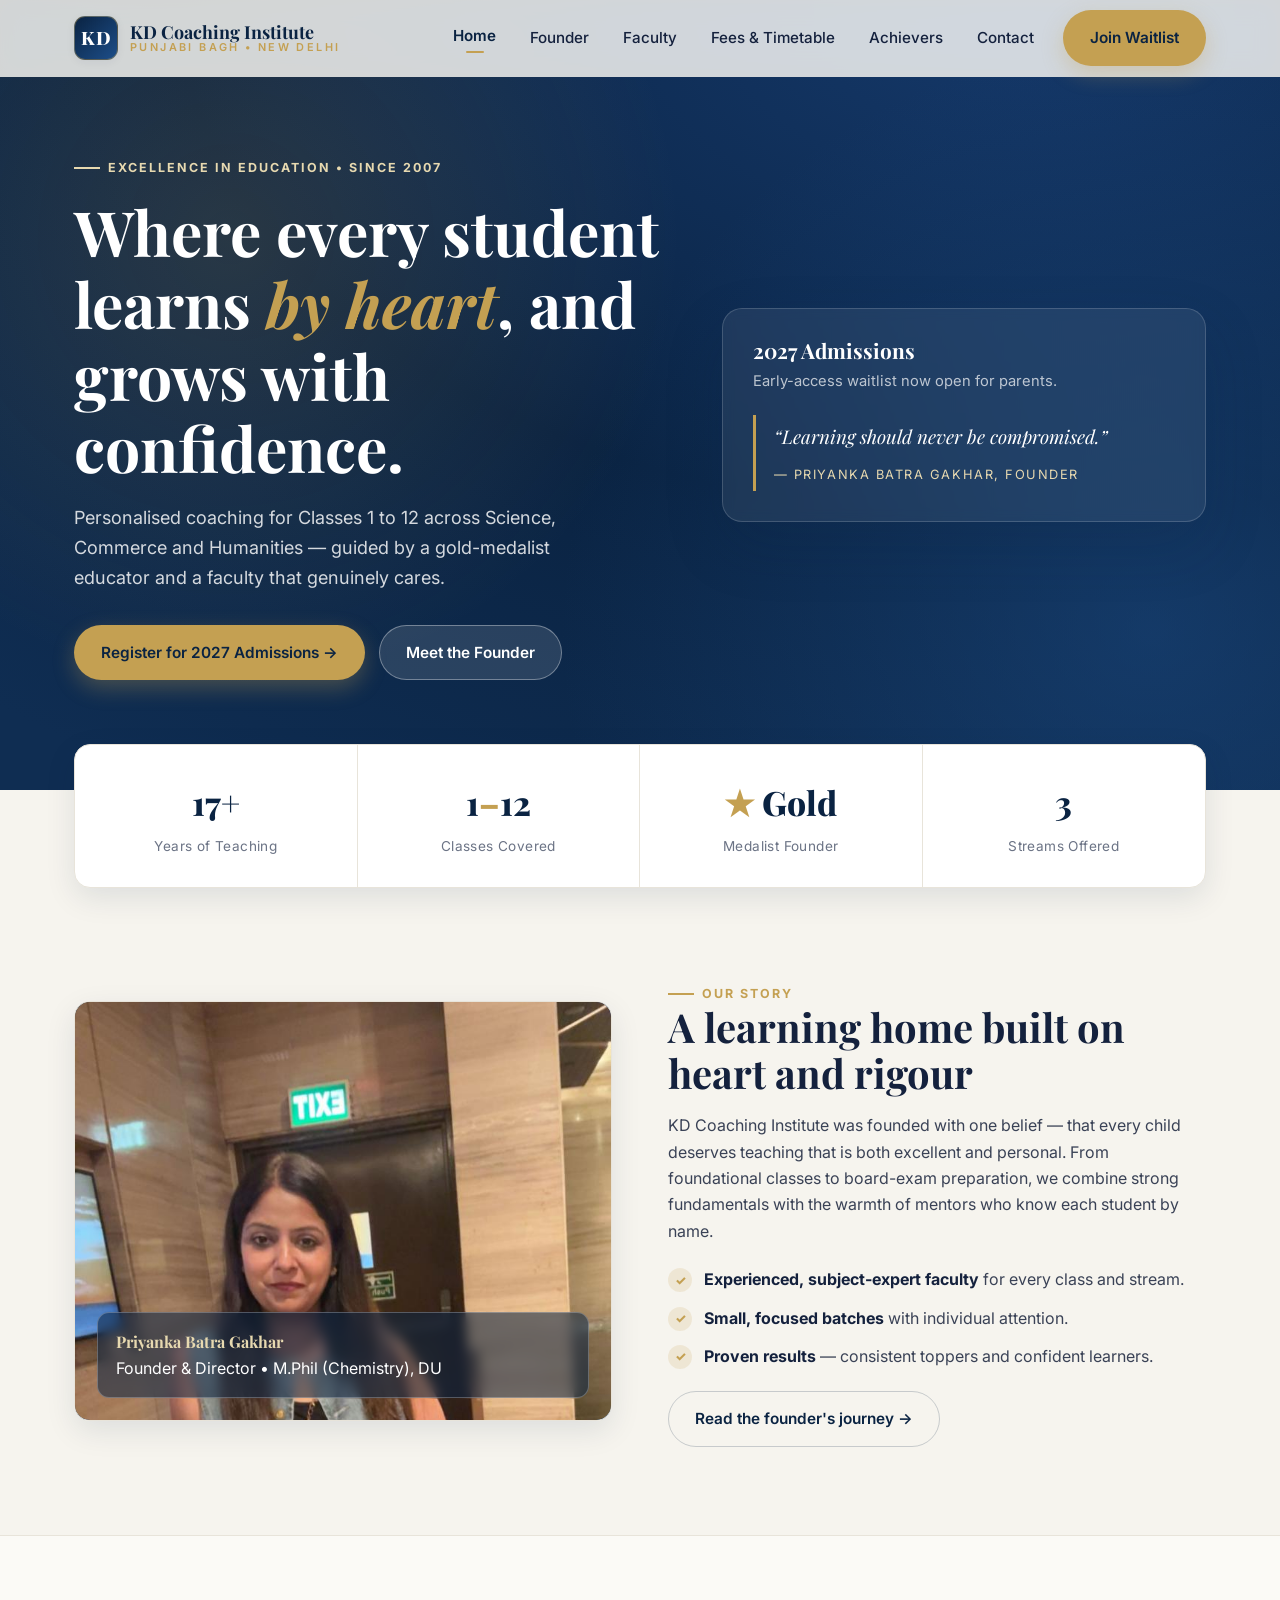
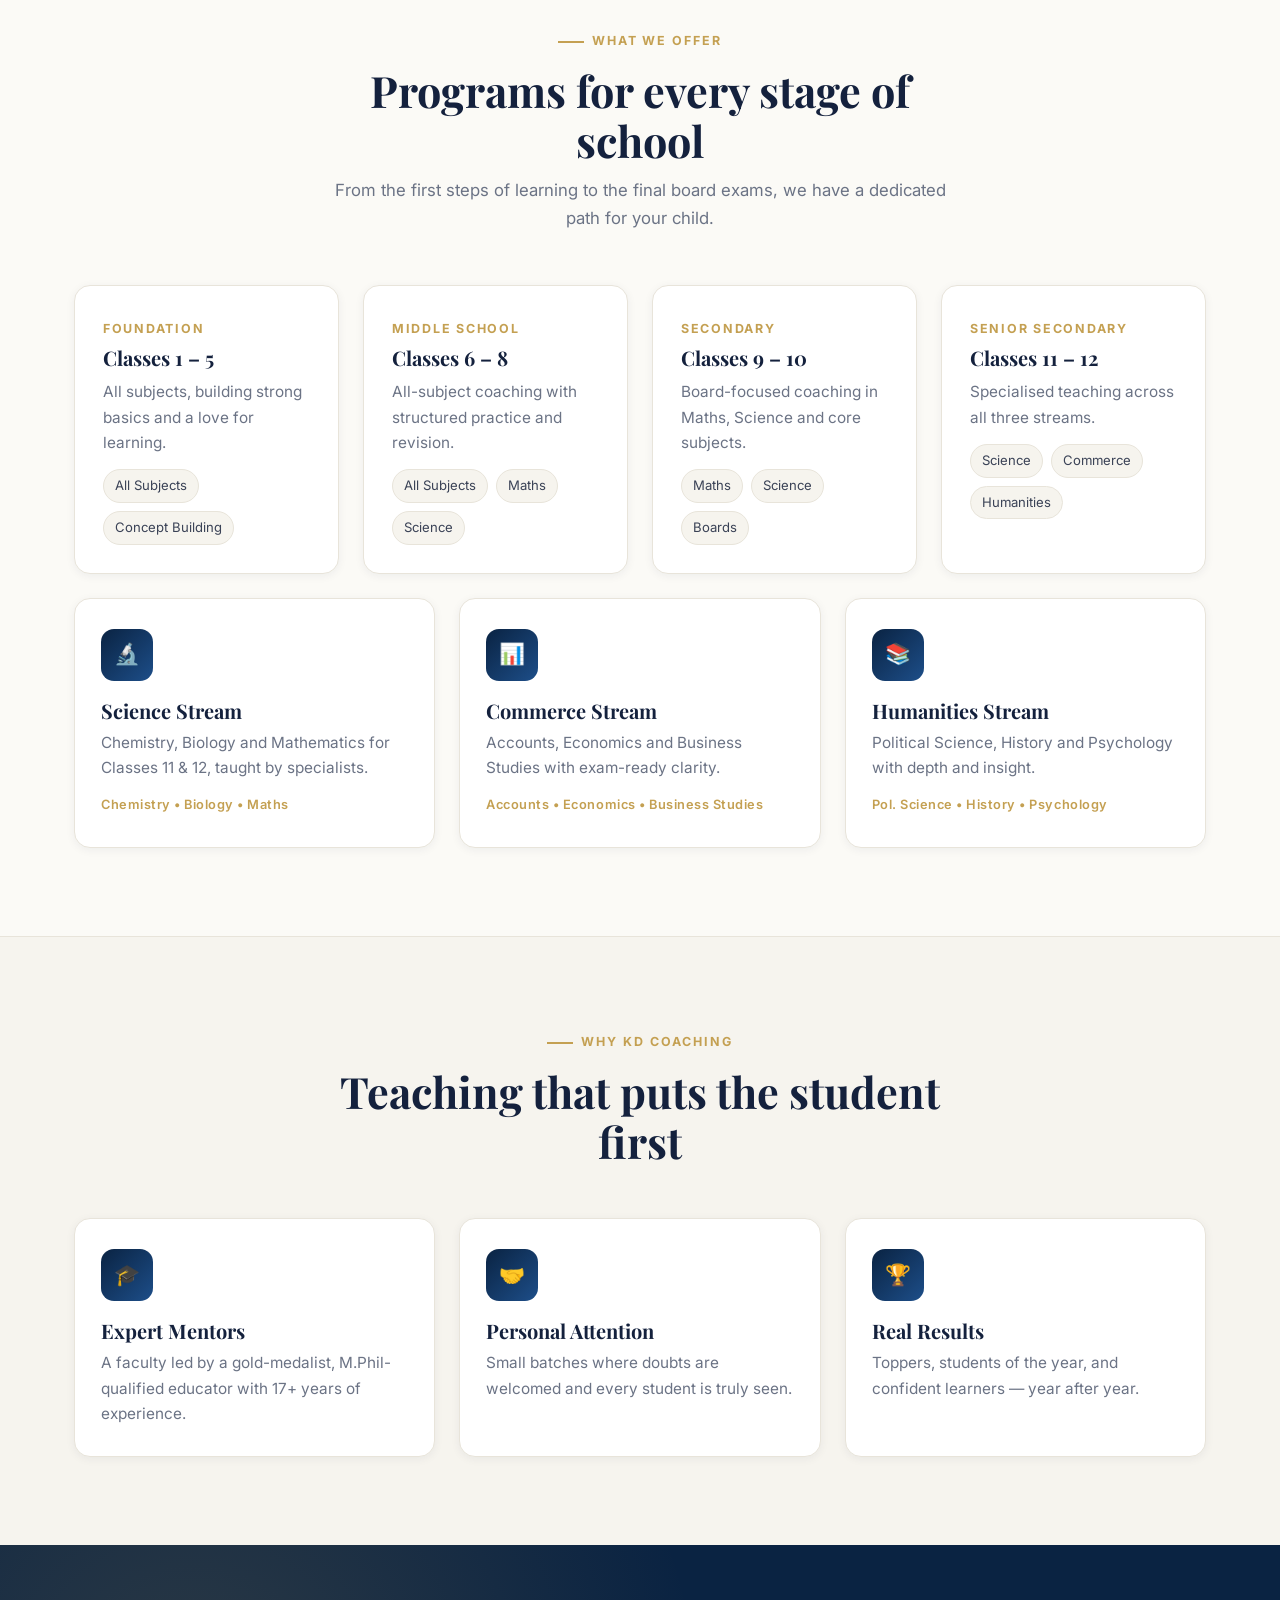
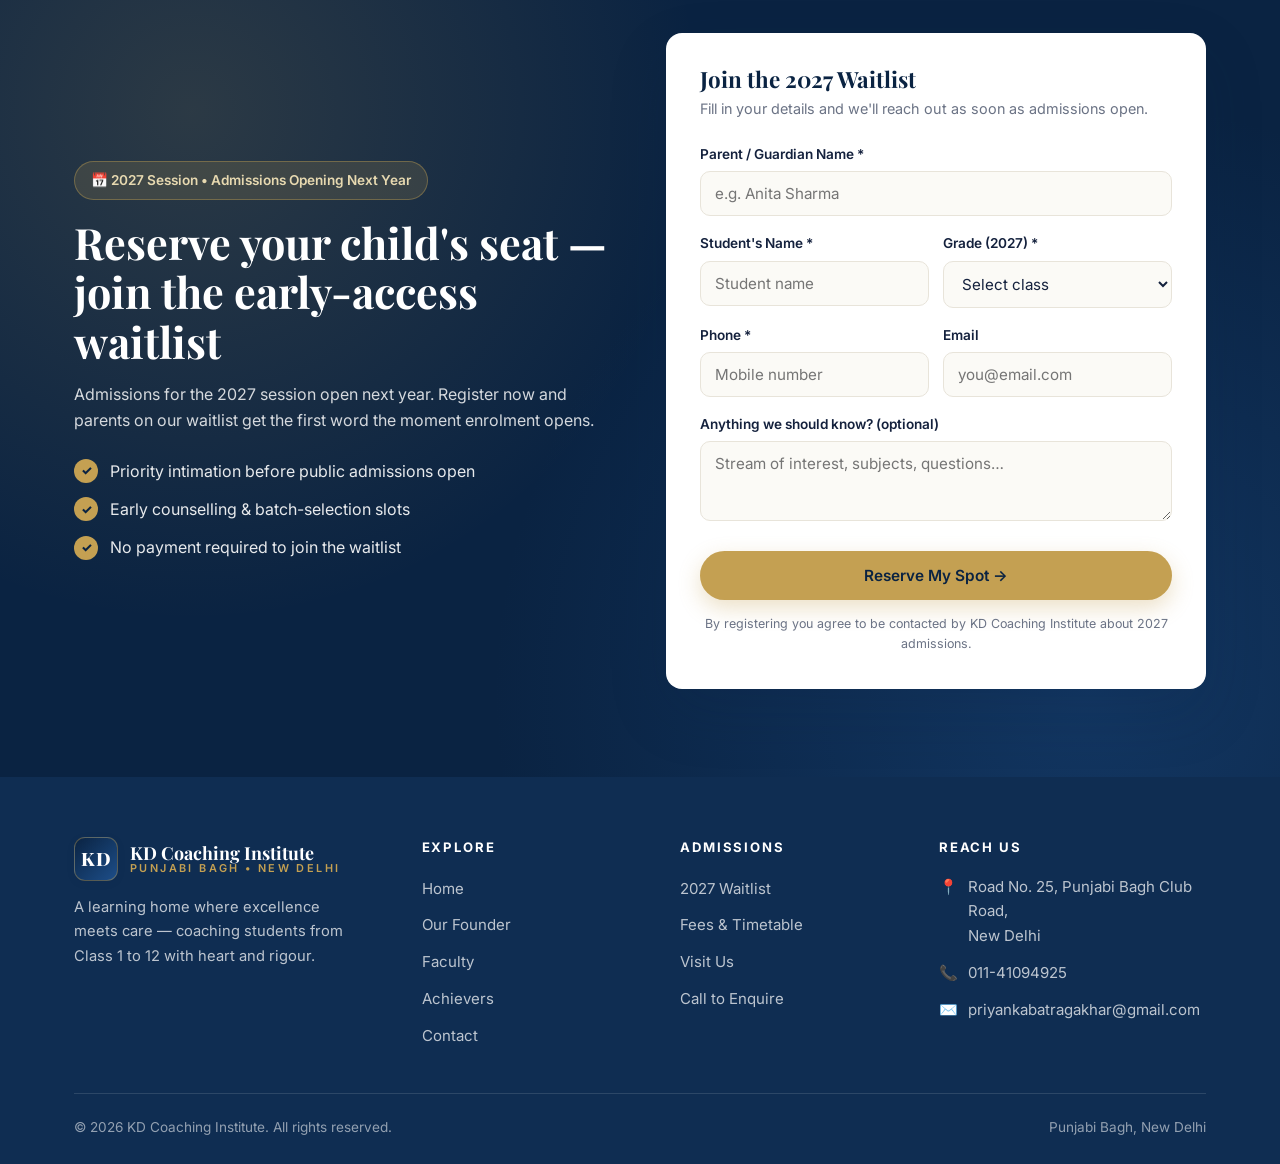
==== index.html @ 4472a180 "Initial commit: KD Coaching Institute website Static multi-page site (Home, Founder, Faculty, Fees &" ====
<!DOCTYPE html>
<html lang="en">
<head>
  <meta charset="UTF-8" />
  <meta name="viewport" content="width=device-width, initial-scale=1.0" />
  <title>KD Coaching Institute — Where Learning Is Never Compromised</title>
  <meta name="description" content="KD Coaching Institute, Punjabi Bagh, New Delhi. Expert coaching for Classes 1–12 across Science, Commerce & Humanities. Led by gold-medalist educator Priyanka Batra Gakhar. Join the 2027 waitlist." />
  <link rel="preconnect" href="https://fonts.googleapis.com" />
  <link rel="preconnect" href="https://fonts.gstatic.com" crossorigin />
  <link href="https://fonts.googleapis.com/css2?family=Playfair+Display:ital,wght@0,500;0,600;0,700;0,800;1,500;1,600&family=Inter:wght@400;500;600;700&display=swap" rel="stylesheet" />
  <link rel="stylesheet" href="css/style.css" />
</head>
<body>

  <!-- NAV -->
  <header class="nav">
    <div class="container nav-inner">
      <a href="index.html" class="brand">
        <span class="brand-mark">KD</span>
        <span class="brand-text">
          <strong>KD Coaching Institute</strong>
          <span>Punjabi Bagh • New Delhi</span>
        </span>
      </a>
      <nav class="nav-links" aria-label="Primary">
        <a class="link active" href="index.html">Home</a>
        <a class="link" href="about.html">Founder</a>
        <a class="link" href="faculty.html">Faculty</a>
        <a class="link" href="fees.html">Fees &amp; Timetable</a>
        <a class="link" href="achievers.html">Achievers</a>
        <a class="link" href="contact.html">Contact</a>
        <span class="nav-cta"><a class="btn btn-primary" href="#waitlist">Join Waitlist</a></span>
      </nav>
      <button class="nav-toggle" aria-label="Menu" aria-expanded="false"><span></span><span></span><span></span></button>
    </div>
  </header>

  <!-- HERO -->
  <section class="hero">
    <div class="container hero-grid">
      <div class="reveal in">
        <span class="eyebrow">Excellence in Education • Since 2007</span>
        <h1>Where every student learns <span class="accent">by heart</span>, and grows with confidence.</h1>
        <p class="lead">Personalised coaching for Classes 1 to 12 across Science, Commerce and Humanities — guided by a gold-medalist educator and a faculty that genuinely cares.</p>
        <div class="hero-actions">
          <a class="btn btn-primary" href="#waitlist">Register for 2027 Admissions →</a>
          <a class="btn btn-light" href="about.html">Meet the Founder</a>
        </div>
      </div>
      <div class="hero-card reveal in d1">
        <h3>2027 Admissions</h3>
        <p class="sub">Early-access waitlist now open for parents.</p>
        <div class="hero-quote">
          “Learning should never be compromised.”
          <span>— Priyanka Batra Gakhar, Founder</span>
        </div>
      </div>
    </div>
  </section>

  <!-- STATS -->
  <div class="stats">
    <div class="container">
      <div class="stats-inner">
        <div class="stat reveal"><div class="num"><span data-count="17" data-suffix="+">17+</span></div><div class="label">Years of Teaching</div></div>
        <div class="stat reveal d1"><div class="num">1<span class="text-gold">–</span>12</div><div class="label">Classes Covered</div></div>
        <div class="stat reveal d2"><div class="num"><span class="text-gold">★</span> Gold</div><div class="label">Medalist Founder</div></div>
        <div class="stat reveal d3"><div class="num">3</div><div class="label">Streams Offered</div></div>
      </div>
    </div>
  </div>

  <!-- ABOUT INTRO -->
  <section class="section">
    <div class="container about-grid">
      <div class="about-media reveal">
        <span class="monogram">KD</span>
        <img class="media-img" src="assets/founder.jpg" alt="Priyanka Batra Gakhar, Founder of KD Coaching Institute" onerror="this.remove()" />
        <div class="badge">
          <strong>Priyanka Batra Gakhar</strong>
          <span>Founder & Director • M.Phil (Chemistry), DU</span>
        </div>
      </div>
      <div class="about-text reveal d1">
        <span class="eyebrow">Our Story</span>
        <h2>A learning home built on heart and rigour</h2>
        <p>KD Coaching Institute was founded with one belief — that every child deserves teaching that is both excellent and personal. From foundational classes to board-exam preparation, we combine strong fundamentals with the warmth of mentors who know each student by name.</p>
        <ul class="feature-list">
          <li><span class="tick">✓</span><span><strong>Experienced, subject-expert faculty</strong> for every class and stream.</span></li>
          <li><span class="tick">✓</span><span><strong>Small, focused batches</strong> with individual attention.</span></li>
          <li><span class="tick">✓</span><span><strong>Proven results</strong> — consistent toppers and confident learners.</span></li>
        </ul>
        <a class="btn btn-ghost" href="about.html">Read the founder's journey →</a>
      </div>
    </div>
  </section>

  <!-- PROGRAMS -->
  <section class="section" style="background:var(--pearl-2); border-top:1px solid var(--line); border-bottom:1px solid var(--line);">
    <div class="container">
      <div class="section-head reveal">
        <span class="eyebrow center">What We Offer</span>
        <h2>Programs for every stage of school</h2>
        <p>From the first steps of learning to the final board exams, we have a dedicated path for your child.</p>
      </div>
      <div class="card-grid cols-4">
        <div class="card program reveal">
          <span class="lvl">Foundation</span>
          <h3>Classes 1 – 5</h3>
          <p>All subjects, building strong basics and a love for learning.</p>
          <ul class="subs"><li>All Subjects</li><li>Concept Building</li></ul>
        </div>
        <div class="card program reveal d1">
          <span class="lvl">Middle School</span>
          <h3>Classes 6 – 8</h3>
          <p>All-subject coaching with structured practice and revision.</p>
          <ul class="subs"><li>All Subjects</li><li>Maths</li><li>Science</li></ul>
        </div>
        <div class="card program reveal d2">
          <span class="lvl">Secondary</span>
          <h3>Classes 9 – 10</h3>
          <p>Board-focused coaching in Maths, Science and core subjects.</p>
          <ul class="subs"><li>Maths</li><li>Science</li><li>Boards</li></ul>
        </div>
        <div class="card program reveal d3">
          <span class="lvl">Senior Secondary</span>
          <h3>Classes 11 – 12</h3>
          <p>Specialised teaching across all three streams.</p>
          <ul class="subs"><li>Science</li><li>Commerce</li><li>Humanities</li></ul>
        </div>
      </div>

      <div class="card-grid cols-3" style="margin-top:24px;">
        <div class="card reveal">
          <div class="ic">🔬</div>
          <h3>Science Stream</h3>
          <p>Chemistry, Biology and Mathematics for Classes 11 & 12, taught by specialists.</p>
          <span class="tag">Chemistry • Biology • Maths</span>
        </div>
        <div class="card reveal d1">
          <div class="ic">📊</div>
          <h3>Commerce Stream</h3>
          <p>Accounts, Economics and Business Studies with exam-ready clarity.</p>
          <span class="tag">Accounts • Economics • Business Studies</span>
        </div>
        <div class="card reveal d2">
          <div class="ic">📚</div>
          <h3>Humanities Stream</h3>
          <p>Political Science, History and Psychology with depth and insight.</p>
          <span class="tag">Pol. Science • History • Psychology</span>
        </div>
      </div>
    </div>
  </section>

  <!-- WHY -->
  <section class="section">
    <div class="container">
      <div class="section-head reveal">
        <span class="eyebrow center">Why KD Coaching</span>
        <h2>Teaching that puts the student first</h2>
      </div>
      <div class="card-grid cols-3">
        <div class="card reveal"><div class="ic">🎓</div><h3>Expert Mentors</h3><p>A faculty led by a gold-medalist, M.Phil-qualified educator with 17+ years of experience.</p></div>
        <div class="card reveal d1"><div class="ic">🤝</div><h3>Personal Attention</h3><p>Small batches where doubts are welcomed and every student is truly seen.</p></div>
        <div class="card reveal d2"><div class="ic">🏆</div><h3>Real Results</h3><p>Toppers, students of the year, and confident learners — year after year.</p></div>
      </div>
    </div>
  </section>

  <!-- WAITLIST -->
  <section class="section waitlist" id="waitlist">
    <div class="container waitlist-grid">
      <div class="reveal">
        <span class="session-pill">📅 2027 Session • Admissions Opening Next Year</span>
        <h2>Reserve your child's seat — join the early-access waitlist</h2>
        <p class="lead">Admissions for the 2027 session open next year. Register now and parents on our waitlist get the first word the moment enrolment opens.</p>
        <ul class="perks">
          <li><span class="tick">✓</span> Priority intimation before public admissions open</li>
          <li><span class="tick">✓</span> Early counselling & batch-selection slots</li>
          <li><span class="tick">✓</span> No payment required to join the waitlist</li>
        </ul>
      </div>

      <div class="form-card reveal d1">
        <div id="form-body">
          <h3>Join the 2027 Waitlist</h3>
          <p class="hint">Fill in your details and we'll reach out as soon as admissions open.</p>
          <form id="waitlist-form" novalidate>
            <div class="field">
              <label for="parentName">Parent / Guardian Name *</label>
              <input id="parentName" name="parentName" type="text" placeholder="e.g. Anita Sharma" required />
            </div>
            <div class="field two">
              <div class="field">
                <label for="studentName">Student's Name *</label>
                <input id="studentName" name="studentName" type="text" placeholder="Student name" required />
              </div>
              <div class="field">
                <label for="grade">Grade (2027) *</label>
                <select id="grade" name="grade" required>
                  <option value="" selected disabled>Select class</option>
                  <option>Class 1</option><option>Class 2</option><option>Class 3</option>
                  <option>Class 4</option><option>Class 5</option><option>Class 6</option>
                  <option>Class 7</option><option>Class 8</option><option>Class 9</option>
                  <option>Class 10</option><option>Class 11</option><option>Class 12</option>
                </select>
              </div>
            </div>
            <div class="field two">
              <div class="field">
                <label for="phone">Phone *</label>
                <input id="phone" name="phone" type="tel" placeholder="Mobile number" required />
              </div>
              <div class="field">
                <label for="email">Email</label>
                <input id="email" name="email" type="email" placeholder="you@email.com" />
              </div>
            </div>
            <div class="field">
              <label for="message">Anything we should know? (optional)</label>
              <textarea id="message" name="message" placeholder="Stream of interest, subjects, questions…"></textarea>
            </div>
            <button class="btn btn-primary" type="submit">Reserve My Spot →</button>
            <p class="form-note">By registering you agree to be contacted by KD Coaching Institute about 2027 admissions.</p>
          </form>
        </div>

        <div class="form-success" id="form-success">
          <div class="check">✓</div>
          <h3>You're on the list, <span id="success-name">there</span>!</h3>
          <p>Thank you for registering for the 2027 session. We'll be in touch the moment admissions open. An email draft has opened so you can send us your details directly.</p>
        </div>
      </div>
    </div>
  </section>

  <!-- FOOTER -->
  <footer class="footer">
    <div class="container">
      <div class="footer-grid">
        <div>
          <a href="index.html" class="brand">
            <span class="brand-mark">KD</span>
            <span class="brand-text"><strong>KD Coaching Institute</strong><span>Punjabi Bagh • New Delhi</span></span>
          </a>
          <p>A learning home where excellence meets care — coaching students from Class 1 to 12 with heart and rigour.</p>
        </div>
        <div>
          <h5>Explore</h5>
          <ul class="fl">
            <li><a href="index.html">Home</a></li>
            <li><a href="about.html">Our Founder</a></li>
            <li><a href="faculty.html">Faculty</a></li>
            <li><a href="achievers.html">Achievers</a></li>
            <li><a href="contact.html">Contact</a></li>
          </ul>
        </div>
        <div>
          <h5>Admissions</h5>
          <ul class="fl">
            <li><a href="#waitlist">2027 Waitlist</a></li>
            <li><a href="fees.html">Fees &amp; Timetable</a></li>
            <li><a href="contact.html">Visit Us</a></li>
            <li><a href="tel:+911141094925">Call to Enquire</a></li>
          </ul>
        </div>
        <div>
          <h5>Reach Us</h5>
          <div class="contact-line"><span class="ic">📍</span><span>Road No. 25, Punjabi Bagh Club Road,<br/>New Delhi</span></div>
          <div class="contact-line"><span class="ic">📞</span><a href="tel:+911141094925">011-41094925</a></div>
          <div class="contact-line"><span class="ic">✉️</span><a href="mailto:priyankabatragakhar@gmail.com">priyankabatragakhar@gmail.com</a></div>
        </div>
      </div>
      <div class="footer-bottom">
        <span>© <span id="year">2026</span> KD Coaching Institute. All rights reserved.</span>
        <span>Punjabi Bagh, New Delhi</span>
      </div>
    </div>
  </footer>

  <script src="js/main.js"></script>
</body>
</html>
---- css/style.css ----
/* ===========================================================
   KD Coaching Institute — Global Stylesheet
   Palette: Navy + Pearl White, with a gold accent
   =========================================================== */

:root {
  --navy:        #0a2342;
  --navy-700:    #0f2d52;
  --navy-600:    #15396b;
  --navy-500:    #1d4e89;
  --pearl:       #f6f4ee;
  --pearl-2:     #fbfaf6;
  --white:       #ffffff;
  --gold:        #c4a052;
  --gold-soft:   #e7d9b0;
  --ink:         #14213d;
  --text:        #3a4256;
  --muted:       #6b7385;
  --line:        #e8e4da;
  --shadow-sm:   0 2px 10px rgba(10, 35, 66, .06);
  --shadow:      0 10px 30px rgba(10, 35, 66, .10);
  --shadow-lg:   0 24px 60px rgba(10, 35, 66, .16);
  --radius:      16px;
  --radius-sm:   10px;
  --maxw:        1180px;
  --ease:        cubic-bezier(.16, 1, .3, 1);
}

/* ---------- Reset ---------- */
* { margin: 0; padding: 0; box-sizing: border-box; }
html { scroll-behavior: smooth; -webkit-text-size-adjust: 100%; }
body {
  font-family: "Inter", -apple-system, BlinkMacSystemFont, "Segoe UI", sans-serif;
  color: var(--text);
  background: var(--pearl);
  line-height: 1.65;
  font-size: 16px;
  overflow-x: hidden;
}
img { max-width: 100%; display: block; }
a { color: inherit; text-decoration: none; }
ul { list-style: none; }

h1, h2, h3, h4 {
  font-family: "Playfair Display", Georgia, serif;
  color: var(--ink);
  line-height: 1.15;
  font-weight: 700;
}

.container { width: 100%; max-width: var(--maxw); margin: 0 auto; padding: 0 24px; }

/* ---------- Utilities ---------- */
.eyebrow {
  display: inline-flex;
  align-items: center;
  gap: 8px;
  font-family: "Inter", sans-serif;
  font-size: .78rem;
  font-weight: 700;
  letter-spacing: .16em;
  text-transform: uppercase;
  color: var(--gold);
}
.eyebrow::before {
  content: "";
  width: 26px; height: 2px;
  background: var(--gold);
  display: inline-block;
}
.eyebrow.center { justify-content: center; }
.section { padding: 88px 0; }
.section-head { max-width: 640px; margin: 0 auto 52px; text-align: center; }
.section-head h2 { font-size: clamp(1.8rem, 3.6vw, 2.7rem); margin: 14px 0 12px; }
.section-head p { color: var(--muted); font-size: 1.05rem; }
.text-gold { color: var(--gold); }

/* ---------- Buttons ---------- */
.btn {
  display: inline-flex;
  align-items: center;
  gap: 9px;
  font-family: "Inter", sans-serif;
  font-weight: 600;
  font-size: .96rem;
  padding: 14px 26px;
  border-radius: 50px;
  border: 1.5px solid transparent;
  cursor: pointer;
  transition: transform .25s var(--ease), box-shadow .25s var(--ease), background .25s, color .25s;
  white-space: nowrap;
}
.btn:hover { transform: translateY(-2px); }
.btn-primary { background: var(--gold); color: var(--navy); box-shadow: 0 8px 22px rgba(196,160,82,.32); }
.btn-primary:hover { box-shadow: 0 12px 30px rgba(196,160,82,.45); }
.btn-navy { background: var(--navy); color: #fff; }
.btn-navy:hover { background: var(--navy-600); }
.btn-ghost { background: transparent; color: var(--navy); border-color: rgba(10,35,66,.2); }
.btn-ghost:hover { border-color: var(--navy); background: var(--navy); color: #fff; }
.btn-light { background: rgba(255,255,255,.12); color: #fff; border-color: rgba(255,255,255,.35); }
.btn-light:hover { background: #fff; color: var(--navy); }

/* ===========================================================
   NAVBAR
   =========================================================== */
.nav {
  position: fixed; top: 0; left: 0; right: 0; z-index: 1000;
  background: rgba(246,244,238,.85);
  backdrop-filter: saturate(160%) blur(12px);
  border-bottom: 1px solid transparent;
  transition: background .3s, box-shadow .3s, border-color .3s;
}
.nav.scrolled { background: rgba(251,250,246,.96); box-shadow: var(--shadow-sm); border-color: var(--line); }
.nav-inner { display: flex; align-items: center; justify-content: space-between; height: 76px; }

.brand { display: flex; align-items: center; gap: 12px; }
.brand-mark {
  width: 44px; height: 44px; border-radius: 11px;
  background: linear-gradient(135deg, var(--navy), var(--navy-500));
  color: #fff; display: grid; place-items: center;
  font-family: "Playfair Display", serif; font-weight: 800; font-size: 1.15rem;
  letter-spacing: .5px; box-shadow: var(--shadow-sm);
  border: 1px solid rgba(196,160,82,.4);
}
.brand-text { display: flex; flex-direction: column; line-height: 1.1; }
.brand-text strong { font-family: "Playfair Display", serif; color: var(--navy); font-size: 1.12rem; }
.brand-text span { font-size: .68rem; letter-spacing: .22em; text-transform: uppercase; color: var(--gold); font-weight: 600; }

.nav-links { display: flex; align-items: center; gap: 4px; }
.nav-links a.link {
  padding: 9px 15px; border-radius: 8px; font-weight: 500; font-size: .95rem;
  color: var(--ink); transition: color .2s, background .2s;
}
.nav-links a.link:hover { color: var(--navy-500); background: rgba(21,57,107,.06); }
.nav-links a.link.active { color: var(--navy); font-weight: 600; }
.nav-links a.link.active::after {
  content: ""; display: block; height: 2px; width: 18px; margin: 3px auto 0; background: var(--gold); border-radius: 2px;
}
.nav-cta { margin-left: 10px; }

.nav-toggle {
  display: none; background: none; border: none; cursor: pointer;
  width: 44px; height: 44px; border-radius: 10px;
}
.nav-toggle span { display: block; width: 24px; height: 2px; background: var(--navy); margin: 5px auto; border-radius: 2px; transition: .3s; }
.nav-toggle.open span:nth-child(1) { transform: translateY(7px) rotate(45deg); }
.nav-toggle.open span:nth-child(2) { opacity: 0; }
.nav-toggle.open span:nth-child(3) { transform: translateY(-7px) rotate(-45deg); }

/* ===========================================================
   HERO
   =========================================================== */
.hero {
  position: relative;
  background: radial-gradient(120% 120% at 80% 0%, var(--navy-600) 0%, var(--navy) 55%, var(--navy-700) 100%);
  color: #fff;
  padding: 150px 0 110px;
  overflow: hidden;
}
.hero::before {
  content: ""; position: absolute; inset: 0;
  background-image:
    radial-gradient(circle at 18% 30%, rgba(196,160,82,.16), transparent 38%),
    radial-gradient(circle at 90% 80%, rgba(29,78,137,.5), transparent 45%);
  pointer-events: none;
}
.hero-grid {
  position: relative; z-index: 2;
  display: grid; grid-template-columns: 1.1fr .9fr; gap: 56px; align-items: center;
}
.hero h1 { color: #fff; font-size: clamp(2.3rem, 5vw, 3.9rem); margin: 18px 0 20px; }
.hero h1 .accent { color: var(--gold); font-style: italic; }
.hero p.lead { color: rgba(255,255,255,.82); font-size: 1.13rem; max-width: 540px; margin-bottom: 32px; }
.hero .eyebrow { color: var(--gold-soft); }
.hero .eyebrow::before { background: var(--gold-soft); }
.hero-actions { display: flex; gap: 14px; flex-wrap: wrap; }

.hero-card {
  background: rgba(255,255,255,.07);
  border: 1px solid rgba(255,255,255,.16);
  border-radius: 20px;
  padding: 30px;
  backdrop-filter: blur(6px);
  box-shadow: var(--shadow-lg);
}
.hero-card h3 { color: #fff; font-size: 1.3rem; margin-bottom: 6px; }
.hero-card .sub { color: rgba(255,255,255,.7); font-size: .92rem; margin-bottom: 22px; }
.hero-quote {
  border-left: 3px solid var(--gold);
  padding: 6px 0 6px 18px;
  font-family: "Playfair Display", serif;
  font-style: italic;
  font-size: 1.18rem;
  color: #fff;
}
.hero-quote span { display: block; font-size: .8rem; font-style: normal; font-family: "Inter",sans-serif; color: var(--gold-soft); letter-spacing: .12em; text-transform: uppercase; margin-top: 12px; }

/* ---------- Stats strip ---------- */
.stats {
  position: relative; z-index: 3;
  margin-top: -46px;
}
.stats-inner {
  background: #fff;
  border-radius: var(--radius);
  box-shadow: var(--shadow);
  display: grid; grid-template-columns: repeat(4, 1fr);
  border: 1px solid var(--line);
  overflow: hidden;
}
.stat { padding: 30px 20px; text-align: center; border-right: 1px solid var(--line); }
.stat:last-child { border-right: none; }
.stat .num { font-family: "Playfair Display", serif; font-size: 2.1rem; color: var(--navy); font-weight: 800; }
.stat .num .text-gold { color: var(--gold); }
.stat .label { font-size: .85rem; color: var(--muted); margin-top: 4px; letter-spacing: .03em; }

/* ===========================================================
   GENERIC PAGE HEADER (inner pages)
   =========================================================== */
.page-head {
  background: linear-gradient(135deg, var(--navy) 0%, var(--navy-600) 100%);
  color: #fff; padding: 142px 0 70px; position: relative; overflow: hidden;
}
.page-head::after {
  content: ""; position: absolute; right: -60px; top: -60px; width: 280px; height: 280px;
  background: radial-gradient(circle, rgba(196,160,82,.22), transparent 70%);
}
.page-head .container { position: relative; z-index: 2; }
.page-head h1 { color: #fff; font-size: clamp(2rem, 4.4vw, 3rem); margin: 12px 0 10px; }
.page-head p { color: rgba(255,255,255,.8); max-width: 620px; font-size: 1.05rem; }
.crumbs { font-size: .85rem; color: rgba(255,255,255,.65); margin-bottom: 4px; }
.crumbs a:hover { color: var(--gold-soft); }

/* ===========================================================
   ABOUT / INTRO (home)
   =========================================================== */
.about-grid { display: grid; grid-template-columns: 1fr 1fr; gap: 56px; align-items: center; }
.about-media {
  position: relative; border-radius: var(--radius); overflow: hidden;
  background: linear-gradient(135deg, var(--navy), var(--navy-500));
  min-height: 420px; display: grid; place-items: center; color: #fff;
  box-shadow: var(--shadow); border: 1px solid var(--line);
}
.about-media .monogram { font-family: "Playfair Display",serif; font-size: 6rem; opacity: .18; font-weight: 800; }
.about-media .badge {
  position: absolute; bottom: 22px; left: 22px; right: 22px; z-index: 2;
  background: rgba(10,35,66,.55); border: 1px solid rgba(255,255,255,.25);
  border-radius: 12px; padding: 16px 18px; backdrop-filter: blur(6px);
}
.about-media .badge strong { display: block; font-family: "Playfair Display",serif; color: var(--gold-soft); }
/* Founder photo overlay (covers the monogram when a real image is present) */
.about-media .media-img,
.founder-portrait .portrait-img {
  position: absolute; inset: 0; width: 100%; height: 100%;
  object-fit: cover; object-position: center 18%; z-index: 1;
}
.about-text h2 { font-size: clamp(1.7rem, 3.4vw, 2.5rem); margin-bottom: 16px; }
.about-text p { margin-bottom: 16px; }
.about-text .feature-list { margin: 22px 0; display: grid; gap: 12px; }
.about-text .feature-list li { display: flex; gap: 12px; align-items: flex-start; }
.about-text .feature-list .tick {
  flex: none; width: 24px; height: 24px; border-radius: 50%;
  background: rgba(196,160,82,.16); color: var(--gold); display: grid; place-items: center;
  font-size: .8rem; font-weight: 800; margin-top: 2px;
}
.about-text .feature-list strong { color: var(--ink); }

/* ===========================================================
   CARDS (programs / why / generic)
   =========================================================== */
.card-grid { display: grid; gap: 24px; }
.cols-3 { grid-template-columns: repeat(3, 1fr); }
.cols-4 { grid-template-columns: repeat(4, 1fr); }
.cols-2 { grid-template-columns: repeat(2, 1fr); }

.card {
  background: #fff; border: 1px solid var(--line); border-radius: var(--radius);
  padding: 30px 26px; box-shadow: var(--shadow-sm);
  transition: transform .3s var(--ease), box-shadow .3s var(--ease), border-color .3s;
}
.card:hover { transform: translateY(-6px); box-shadow: var(--shadow); border-color: var(--gold-soft); }
.card .ic {
  width: 52px; height: 52px; border-radius: 13px; display: grid; place-items: center;
  background: linear-gradient(135deg, var(--navy), var(--navy-500)); color: #fff;
  font-size: 1.3rem; margin-bottom: 18px;
}
.card h3 { font-size: 1.25rem; margin-bottom: 8px; }
.card p { color: var(--muted); font-size: .96rem; }
.card .tag { display: inline-block; margin-top: 14px; font-size: .8rem; font-weight: 600; color: var(--gold); letter-spacing: .04em; }

/* Program card variant */
.program { padding: 28px; }
.program .lvl { font-size: .78rem; font-weight: 700; letter-spacing: .14em; text-transform: uppercase; color: var(--gold); }
.program h3 { margin: 6px 0 10px; }
.program ul.subs { display: flex; flex-wrap: wrap; gap: 8px; margin-top: 14px; }
.program ul.subs li { font-size: .82rem; background: var(--pearl); border: 1px solid var(--line); color: var(--text); padding: 5px 11px; border-radius: 50px; }

/* ===========================================================
   FACULTY
   =========================================================== */
.faculty-card { text-align: center; padding: 34px 24px; }
.avatar {
  width: 92px; height: 92px; border-radius: 50%; margin: 0 auto 18px;
  display: grid; place-items: center; font-family: "Playfair Display",serif; font-weight: 800;
  font-size: 1.8rem; color: #fff;
  background: linear-gradient(135deg, var(--navy), var(--navy-500));
  border: 3px solid #fff; box-shadow: 0 0 0 1px var(--line), var(--shadow-sm);
}
.faculty-card h3 { font-size: 1.2rem; margin-bottom: 6px; }
.faculty-card .role { font-size: .9rem; color: var(--muted); min-height: 42px; }
.faculty-card .chips { display: flex; flex-wrap: wrap; gap: 6px; justify-content: center; margin-top: 14px; }
.faculty-card .chips span { font-size: .76rem; background: var(--pearl); border: 1px solid var(--line); padding: 4px 10px; border-radius: 50px; color: var(--navy-600); font-weight: 500; }
.staff-card .avatar { background: linear-gradient(135deg, var(--gold), #a8862f); }

.subhead { text-align: center; margin: 64px 0 34px; }
.subhead h3 { font-size: 1.6rem; }
.subhead p { color: var(--muted); }

/* ===========================================================
   ACHIEVERS
   =========================================================== */
.achiever-card {
  text-align: center; padding: 30px 22px; position: relative; overflow: hidden;
}
.achiever-card .ribbon {
  position: absolute; top: 16px; right: -34px; transform: rotate(45deg);
  background: var(--gold); color: var(--navy); font-size: .68rem; font-weight: 800;
  letter-spacing: .12em; padding: 5px 40px; text-transform: uppercase;
}
.achiever-card .cls { font-size: .8rem; font-weight: 700; letter-spacing: .14em; text-transform: uppercase; color: var(--gold); }
.achiever-card .name { font-family: "Playfair Display",serif; font-size: 1.5rem; color: var(--navy); margin: 8px 0 4px; font-weight: 700; }
.achiever-card .medal { font-size: 2.4rem; margin-bottom: 8px; }

.topper-card { display: flex; align-items: center; gap: 20px; padding: 26px 28px; text-align: left; }
.topper-card .score {
  flex: none; width: 84px; height: 84px; border-radius: 50%;
  background: linear-gradient(135deg, var(--navy), var(--navy-500)); color: #fff;
  display: grid; place-items: center; font-family: "Playfair Display",serif; font-weight: 800; font-size: 1.4rem;
  border: 3px solid var(--gold-soft);
}
.topper-card .meta .cls { color: var(--gold); }
.topper-card .meta .name { font-family: "Playfair Display",serif; font-size: 1.45rem; color: var(--navy); }

/* ===========================================================
   FOUNDER PAGE
   =========================================================== */
.founder-hero { display: grid; grid-template-columns: .8fr 1.2fr; gap: 50px; align-items: center; }
.founder-portrait {
  border-radius: var(--radius); min-height: 440px; position: relative; overflow: hidden;
  background: linear-gradient(160deg, var(--navy), var(--navy-600));
  display: grid; place-items: center; color: #fff; box-shadow: var(--shadow); border: 1px solid var(--line);
}
.founder-portrait .initials { font-family: "Playfair Display",serif; font-size: 5rem; font-weight: 800; color: rgba(255,255,255,.22); }
.founder-portrait .tagcard {
  position: absolute; bottom: 20px; left: 20px; right: 20px; z-index: 2; background: rgba(10,35,66,.55);
  border: 1px solid rgba(255,255,255,.25); border-radius: 12px; padding: 14px 18px; backdrop-filter: blur(6px);
}
.founder-portrait .tagcard strong { font-family: "Playfair Display",serif; color: #fff; display: block; }
.founder-portrait .tagcard span { color: var(--gold-soft); font-size: .85rem; }
.founder-hero .role { color: var(--gold); font-weight: 700; letter-spacing: .04em; }
.founder-hero h1 { font-size: clamp(1.9rem, 4vw, 2.9rem); margin: 6px 0 14px; }
.founder-hero p { color: var(--text); }

/* timeline */
.timeline { position: relative; margin-top: 10px; padding-left: 30px; }
.timeline::before { content: ""; position: absolute; left: 7px; top: 6px; bottom: 6px; width: 2px; background: var(--line); }
.timeline li { position: relative; padding: 0 0 26px 0; }
.timeline li::before {
  content: ""; position: absolute; left: -30px; top: 5px; width: 16px; height: 16px; border-radius: 50%;
  background: #fff; border: 3px solid var(--gold);
}
.timeline .yr { font-size: .8rem; font-weight: 700; color: var(--gold); letter-spacing: .06em; }
.timeline h4 { font-family: "Playfair Display",serif; font-size: 1.15rem; color: var(--navy); margin: 2px 0 4px; }
.timeline p { color: var(--muted); font-size: .95rem; }

.honor-grid { display: grid; grid-template-columns: repeat(2,1fr); gap: 20px; }
.honor {
  background: #fff; border: 1px solid var(--line); border-left: 4px solid var(--gold);
  border-radius: var(--radius-sm); padding: 22px 24px; box-shadow: var(--shadow-sm);
  transition: transform .25s var(--ease), box-shadow .25s var(--ease);
}
.honor:hover { transform: translateY(-4px); box-shadow: var(--shadow); }
.honor .ic { font-size: 1.5rem; margin-bottom: 8px; }
.honor h4 { font-size: 1.08rem; color: var(--navy); margin-bottom: 4px; }
.honor p { color: var(--muted); font-size: .92rem; }

.quote-band {
  background: linear-gradient(135deg, var(--navy), var(--navy-600)); color: #fff;
  border-radius: var(--radius); padding: 54px 48px; text-align: center; position: relative; overflow: hidden;
}
.quote-band::before { content: "\201C"; position: absolute; top: -20px; left: 30px; font-family: "Playfair Display",serif; font-size: 9rem; color: rgba(196,160,82,.25); }
.quote-band blockquote { font-family: "Playfair Display",serif; font-size: clamp(1.4rem,3vw,2rem); font-style: italic; max-width: 760px; margin: 0 auto; position: relative; z-index: 2; }
.quote-band .by { margin-top: 18px; color: var(--gold-soft); letter-spacing: .12em; text-transform: uppercase; font-size: .82rem; }

/* ===========================================================
   WAITLIST
   =========================================================== */
.waitlist { background: var(--navy); color: #fff; position: relative; overflow: hidden; }
.waitlist::before {
  content:""; position:absolute; inset:0;
  background: radial-gradient(circle at 15% 20%, rgba(196,160,82,.18), transparent 40%),
              radial-gradient(circle at 85% 90%, rgba(29,78,137,.45), transparent 45%);
}
.waitlist .container { position: relative; z-index: 2; }
.waitlist-grid { display: grid; grid-template-columns: 1fr 1fr; gap: 52px; align-items: center; }
.waitlist h2 { color: #fff; font-size: clamp(1.9rem, 3.8vw, 2.7rem); }
.waitlist .lead { color: rgba(255,255,255,.82); margin: 14px 0 24px; }
.waitlist .perks { display: grid; gap: 12px; }
.waitlist .perks li { display: flex; gap: 12px; align-items: center; color: rgba(255,255,255,.9); }
.waitlist .perks .tick { flex:none; width: 24px; height: 24px; border-radius: 50%; background: var(--gold); color: var(--navy); display: grid; place-items: center; font-weight: 800; font-size: .8rem; }
.session-pill {
  display:inline-flex; align-items:center; gap:8px; background: rgba(196,160,82,.16);
  border: 1px solid rgba(196,160,82,.4); color: var(--gold-soft); font-weight:600; font-size:.85rem;
  padding: 7px 16px; border-radius: 50px; margin-bottom: 18px;
}

.form-card {
  background: #fff; border-radius: var(--radius); padding: 34px; box-shadow: var(--shadow-lg);
  color: var(--text);
}
.form-card h3 { color: var(--navy); margin-bottom: 4px; font-size: 1.4rem; }
.form-card .hint { color: var(--muted); font-size: .9rem; margin-bottom: 22px; }
.field { margin-bottom: 16px; }
.field label { display: block; font-size: .85rem; font-weight: 600; color: var(--ink); margin-bottom: 6px; }
.field input, .field select, .field textarea {
  width: 100%; padding: 12px 14px; border: 1.5px solid var(--line); border-radius: 10px;
  font-family: inherit; font-size: .95rem; color: var(--ink); background: var(--pearl-2);
  transition: border-color .2s, box-shadow .2s, background .2s;
}
.field input:focus, .field select:focus, .field textarea:focus {
  outline: none; border-color: var(--navy-500); background: #fff; box-shadow: 0 0 0 3px rgba(29,78,137,.12);
}
.field textarea { resize: vertical; min-height: 80px; }
.field.two { display: grid; grid-template-columns: 1fr 1fr; gap: 14px; }
.field.two > div { margin: 0; }
.form-card .btn { width: 100%; justify-content: center; margin-top: 6px; }
.form-note { font-size: .78rem; color: var(--muted); text-align: center; margin-top: 14px; }
.form-success {
  display: none; text-align: center; padding: 20px 10px;
}
.form-success.show { display: block; }
.form-success .check {
  width: 64px; height: 64px; border-radius: 50%; background: rgba(196,160,82,.16); color: var(--gold);
  display: grid; place-items: center; font-size: 2rem; margin: 0 auto 16px;
}
.form-success h3 { color: var(--navy); }
.form-success p { color: var(--muted); }

/* ===========================================================
   CONTACT
   =========================================================== */
.contact-grid { display: grid; grid-template-columns: .9fr 1.1fr; gap: 48px; align-items: start; }
.info-list { display: grid; gap: 16px; }
.info-item {
  display: flex; gap: 16px; align-items: flex-start; background: #fff; border: 1px solid var(--line);
  border-radius: var(--radius-sm); padding: 20px 22px; box-shadow: var(--shadow-sm); transition: transform .25s var(--ease);
}
.info-item:hover { transform: translateY(-3px); }
.info-item .ic {
  flex: none; width: 46px; height: 46px; border-radius: 11px; display: grid; place-items: center;
  background: linear-gradient(135deg, var(--navy), var(--navy-500)); color: #fff; font-size: 1.1rem;
}
.info-item h4 { font-size: 1.02rem; color: var(--navy); margin-bottom: 3px; font-family: "Inter",sans-serif; font-weight: 700; }
.info-item p, .info-item a { color: var(--text); font-size: .96rem; }
.info-item a:hover { color: var(--navy-500); }
.map-wrap { border-radius: var(--radius); overflow: hidden; border: 1px solid var(--line); box-shadow: var(--shadow-sm); }
.map-wrap iframe { width: 100%; height: 320px; border: 0; display: block; }

/* ===========================================================
   CTA band
   =========================================================== */
.cta-band { background: var(--pearl-2); border-top: 1px solid var(--line); border-bottom: 1px solid var(--line); }
.cta-inner { text-align: center; padding: 64px 0; }
.cta-inner h2 { font-size: clamp(1.7rem, 3.4vw, 2.4rem); margin-bottom: 12px; }
.cta-inner p { color: var(--muted); max-width: 560px; margin: 0 auto 26px; }
.cta-actions { display: flex; gap: 14px; justify-content: center; flex-wrap: wrap; }

/* ===========================================================
   FOOTER
   =========================================================== */
.footer { background: var(--navy-700); color: rgba(255,255,255,.72); padding: 60px 0 26px; }
.footer-grid { display: grid; grid-template-columns: 1.4fr 1fr 1fr 1.2fr; gap: 36px; }
.footer .brand-text strong { color: #fff; }
.footer p { font-size: .92rem; margin-top: 14px; max-width: 280px; }
.footer h5 { color: #fff; font-family: "Inter",sans-serif; font-size: .82rem; letter-spacing: .14em; text-transform: uppercase; margin-bottom: 16px; }
.footer ul.fl { display: grid; gap: 10px; }
.footer ul.fl a { font-size: .94rem; transition: color .2s; }
.footer ul.fl a:hover { color: var(--gold); }
.footer .contact-line { display: flex; gap: 10px; align-items: flex-start; font-size: .94rem; margin-bottom: 12px; }
.footer .contact-line .ic { color: var(--gold); }
.footer-bottom {
  border-top: 1px solid rgba(255,255,255,.12); margin-top: 44px; padding-top: 22px;
  display: flex; justify-content: space-between; flex-wrap: wrap; gap: 10px; font-size: .85rem; color: rgba(255,255,255,.55);
}

/* ===========================================================
   SCROLL REVEAL
   =========================================================== */
.reveal { opacity: 0; transform: translateY(26px); transition: opacity .7s var(--ease), transform .7s var(--ease); }
.reveal.in { opacity: 1; transform: none; }
.reveal.d1 { transition-delay: .08s; }
.reveal.d2 { transition-delay: .16s; }
.reveal.d3 { transition-delay: .24s; }

/* ===========================================================
   RESPONSIVE
   =========================================================== */
@media (max-width: 980px) {
  .hero-grid, .about-grid, .waitlist-grid, .founder-hero, .contact-grid { grid-template-columns: 1fr; gap: 36px; }
  .cols-4 { grid-template-columns: repeat(2, 1fr); }
  .cols-3 { grid-template-columns: repeat(2, 1fr); }
  .footer-grid { grid-template-columns: 1fr 1fr; }
  .honor-grid { grid-template-columns: 1fr; }
  .stats-inner { grid-template-columns: repeat(2, 1fr); }
  .stat:nth-child(2) { border-right: none; }
  .stat:nth-child(1), .stat:nth-child(2) { border-bottom: 1px solid var(--line); }
  .founder-portrait { min-height: 340px; }
}

@media (max-width: 1024px) {
  .nav-links {
    position: fixed; top: 76px; left: 0; right: 0;
    background: var(--pearl-2); flex-direction: column; align-items: stretch; gap: 4px;
    padding: 18px 24px 26px; border-bottom: 1px solid var(--line); box-shadow: var(--shadow);
    transform: translateY(-130%); transition: transform .35s var(--ease); z-index: -1;
  }
  .nav-links.open { transform: translateY(0); }
  .nav-links a.link { padding: 13px 14px; border-radius: 10px; }
  .nav-links a.link.active::after { display: none; }
  .nav-cta { margin: 8px 0 0; }
  .nav-cta .btn { width: 100%; justify-content: center; }
  .nav-toggle { display: block; }
}

@media (max-width: 760px) {
  .section { padding: 64px 0; }
  .cols-3, .cols-4, .cols-2 { grid-template-columns: 1fr; }
  .field.two { grid-template-columns: 1fr; }
  .footer-grid { grid-template-columns: 1fr; }
  .quote-band { padding: 40px 24px; }
  .topper-card { flex-direction: column; text-align: center; }
  .class-block { padding: 22px; }
  .block-head h2 { font-size: 1.35rem; }
}

/* ===========================================================
   FEES & TIMETABLE PAGE
   =========================================================== */
.anchor-nav { display: flex; flex-wrap: wrap; gap: 10px; justify-content: center; margin: 0 auto 30px; }
.anchor-nav a {
  font-size: .85rem; font-weight: 600; color: var(--navy); background: #fff; border: 1px solid var(--line);
  padding: 9px 16px; border-radius: 50px; transition: all .2s var(--ease); box-shadow: var(--shadow-sm);
}
.anchor-nav a:hover { background: var(--navy); color: #fff; border-color: var(--navy); transform: translateY(-2px); }

.fees-note-global {
  background: rgba(196,160,82,.1); border: 1px solid var(--gold-soft); border-radius: 12px;
  padding: 16px 20px; font-size: .92rem; color: var(--text); margin: 0 auto 32px; max-width: 880px; text-align: center;
}
.fees-note-global strong { color: var(--navy); }

.class-block {
  background: #fff; border: 1px solid var(--line); border-radius: var(--radius);
  padding: 34px; box-shadow: var(--shadow-sm); margin-bottom: 26px; scroll-margin-top: 100px;
}
.class-block .block-head { display: flex; align-items: center; gap: 16px; margin-bottom: 24px; padding-bottom: 18px; border-bottom: 1px solid var(--line); }
.block-head .lvl-badge {
  flex: none; min-width: 56px; height: 56px; padding: 0 14px; border-radius: 13px; display: grid; place-items: center;
  background: linear-gradient(135deg, var(--navy), var(--navy-500)); color: #fff;
  font-family: "Playfair Display", serif; font-weight: 800; font-size: 1.15rem; border: 1px solid rgba(196,160,82,.4);
}
.block-head h2 { font-size: 1.6rem; margin: 0; }
.block-head .sub { color: var(--muted); font-size: .9rem; margin-top: 2px; }

.panel { margin-top: 26px; }
.panel:first-of-type { margin-top: 0; }
.panel-label {
  display: flex; align-items: center; gap: 9px; font-family: "Inter", sans-serif; font-size: .8rem; font-weight: 700;
  letter-spacing: .12em; text-transform: uppercase; color: var(--gold); margin-bottom: 14px;
}
.panel-label::before { content: ""; width: 20px; height: 2px; background: var(--gold); }

.table-scroll { overflow-x: auto; -webkit-overflow-scrolling: touch; border-radius: 12px; border: 1px solid var(--line); }
.data-table { width: 100%; border-collapse: collapse; font-size: .92rem; background: #fff; min-width: 460px; }
.data-table thead th {
  background: var(--navy); color: #fff; font-family: "Inter", sans-serif; font-weight: 600; font-size: .74rem;
  letter-spacing: .05em; text-transform: uppercase; text-align: left; padding: 12px 14px; white-space: nowrap;
}
.data-table tbody td { padding: 11px 14px; border-bottom: 1px solid var(--line); color: var(--text); }
.data-table tbody tr:last-child td { border-bottom: none; }
.data-table tbody tr:nth-child(even) { background: var(--pearl-2); }
.data-table td.amount { font-weight: 600; color: var(--ink); white-space: nowrap; }
.data-table td.total { font-weight: 700; color: var(--navy); white-space: nowrap; }
.data-table .subj { font-weight: 600; color: var(--ink); }

.tt-table th, .tt-table td { text-align: center; }
.tt-table th:first-child, .tt-table td:first-child { text-align: left; font-weight: 700; color: var(--navy); white-space: nowrap; background: var(--pearl); }
.tt-table .em { color: var(--muted); }
.tt-note { font-size: .85rem; color: var(--muted); margin-top: 12px; }
.tt-note strong { color: var(--navy); }

.notes { margin-top: 16px; display: grid; gap: 9px; }
.notes li { display: flex; gap: 11px; font-size: .9rem; color: var(--muted); }
.notes .dot { flex: none; color: var(--gold); font-weight: 800; }
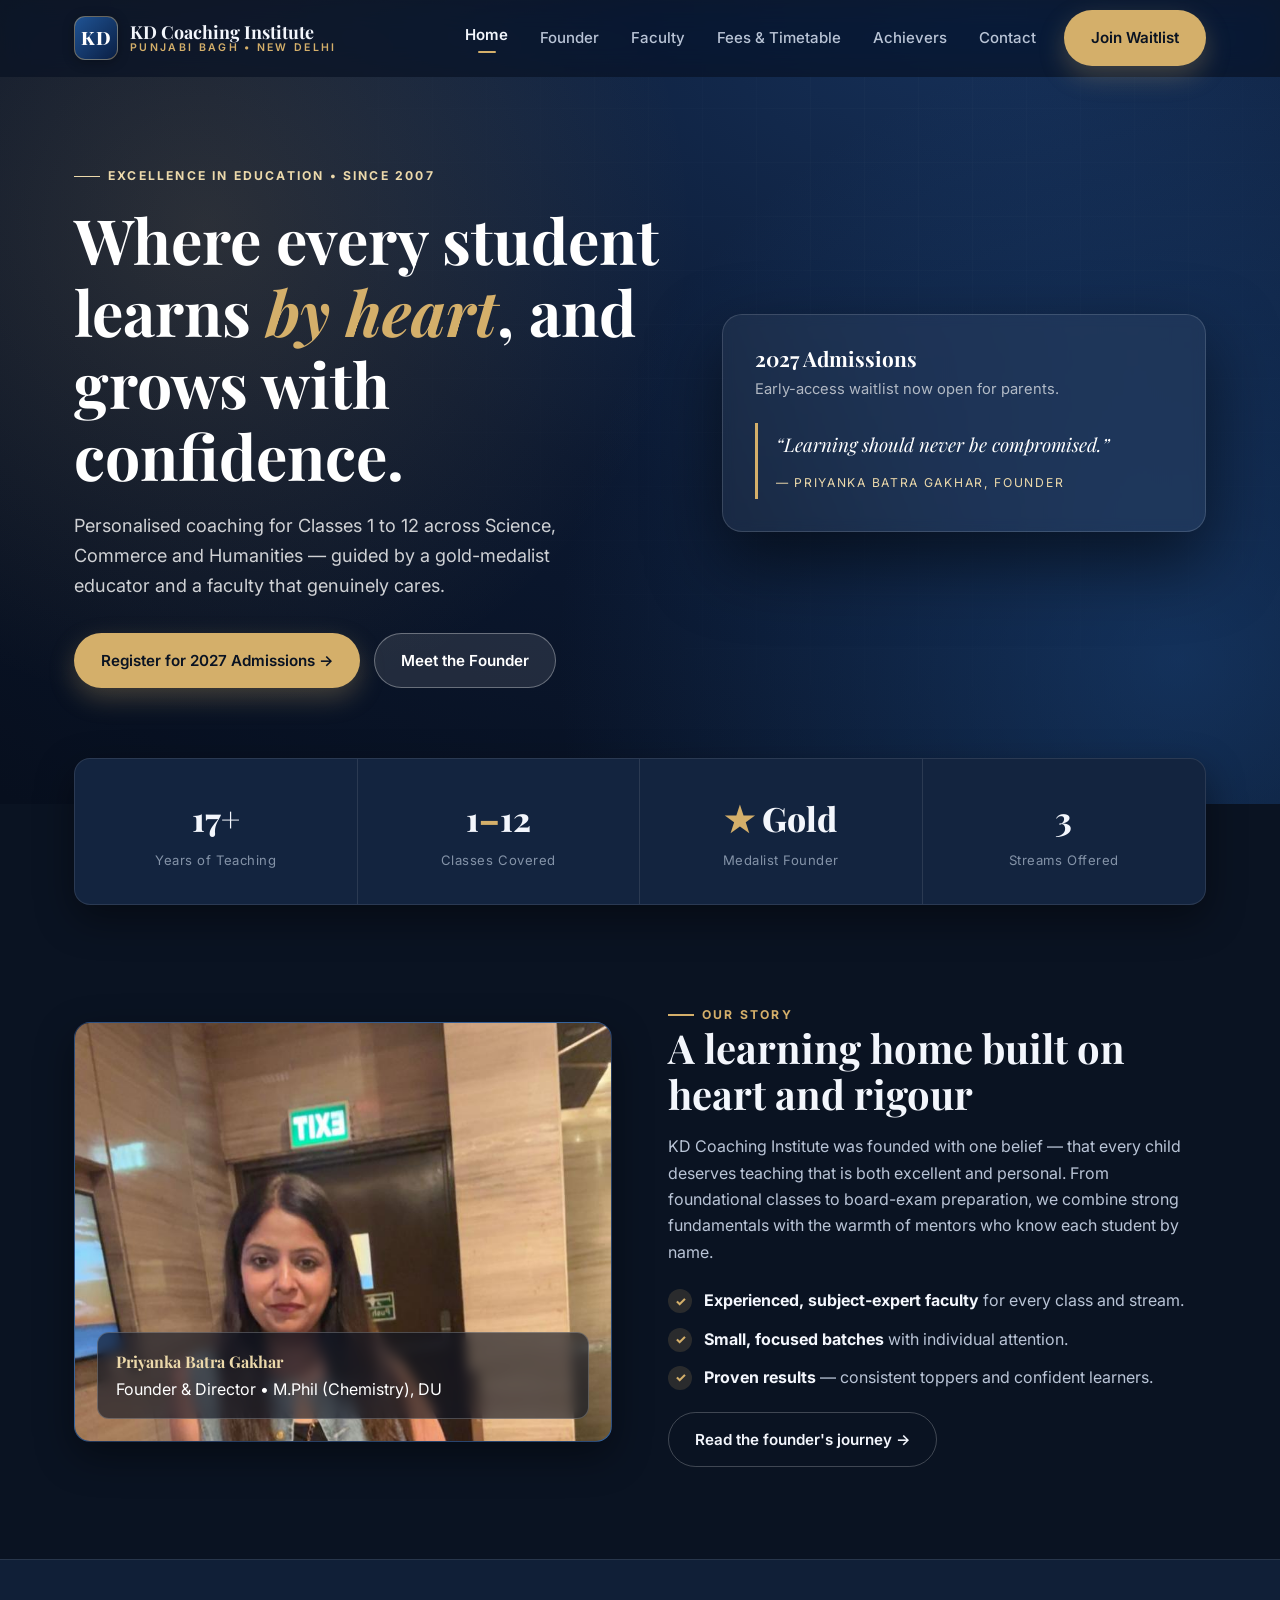
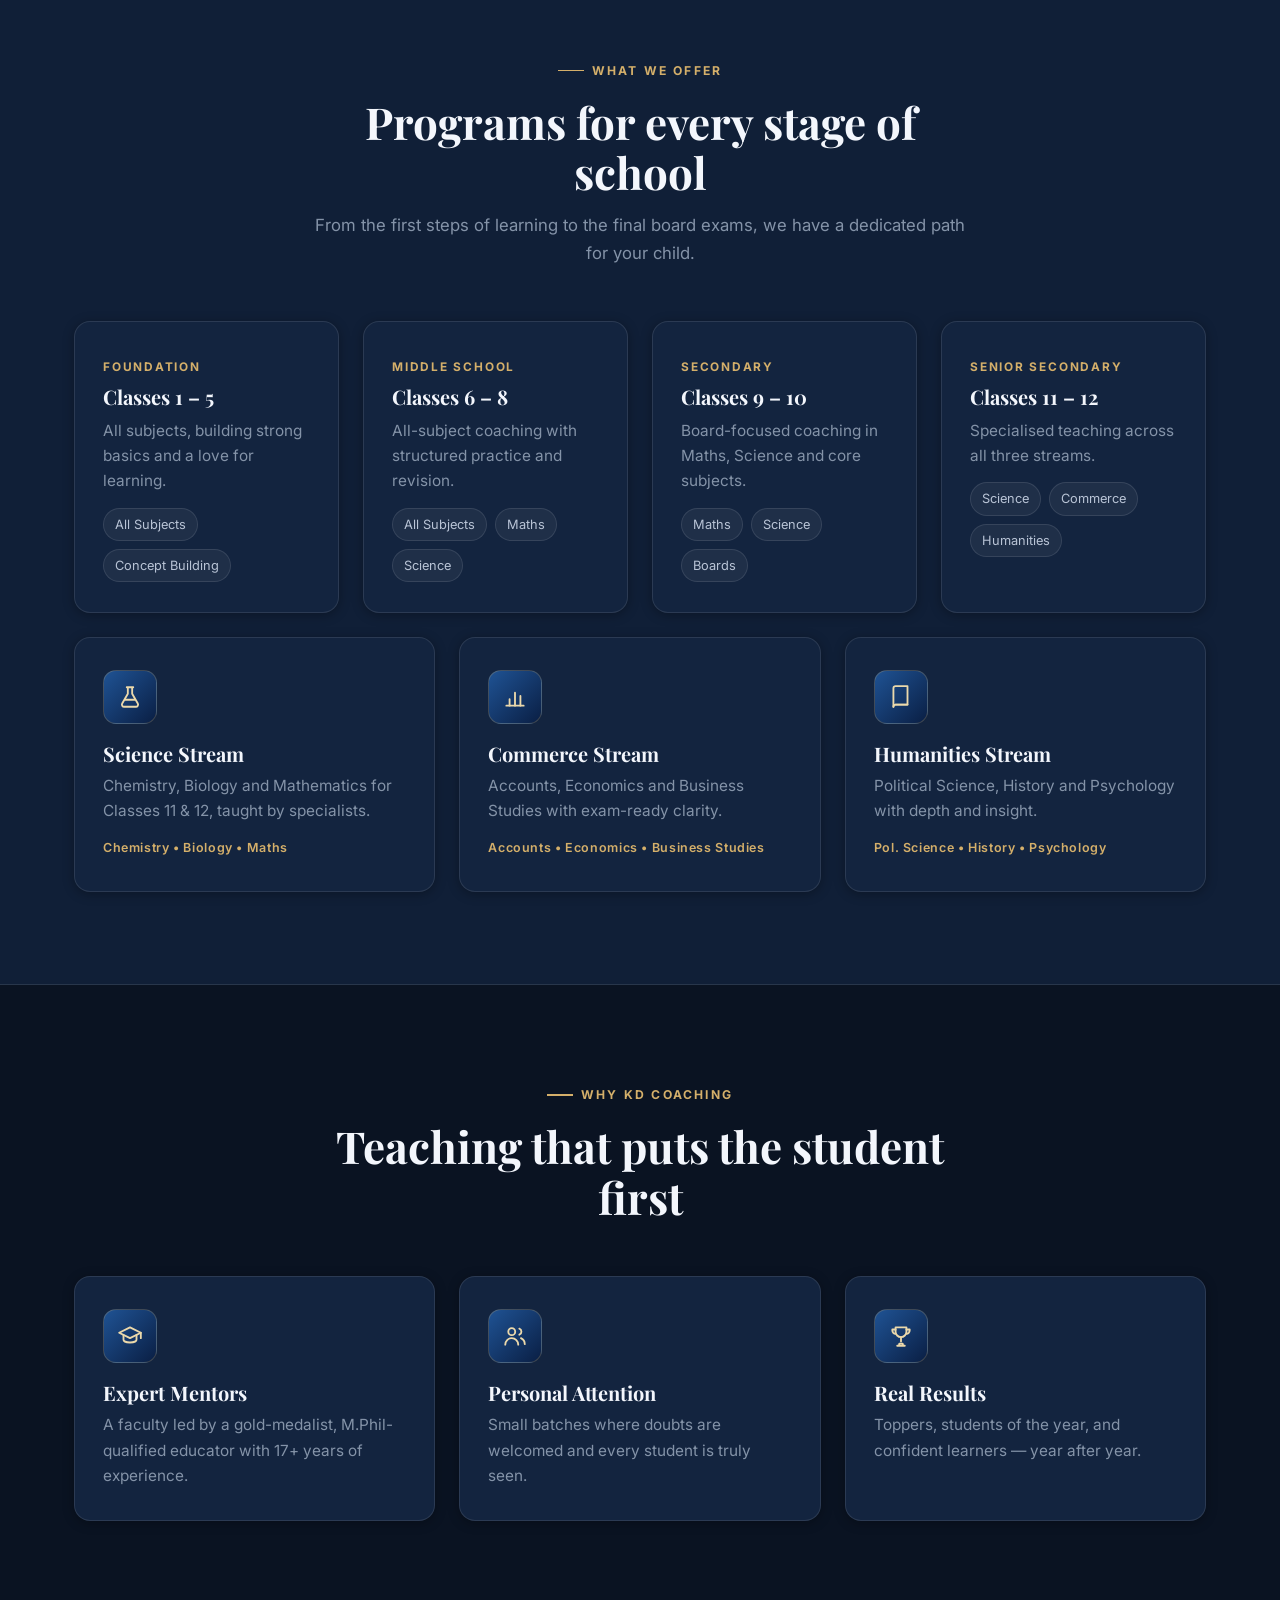
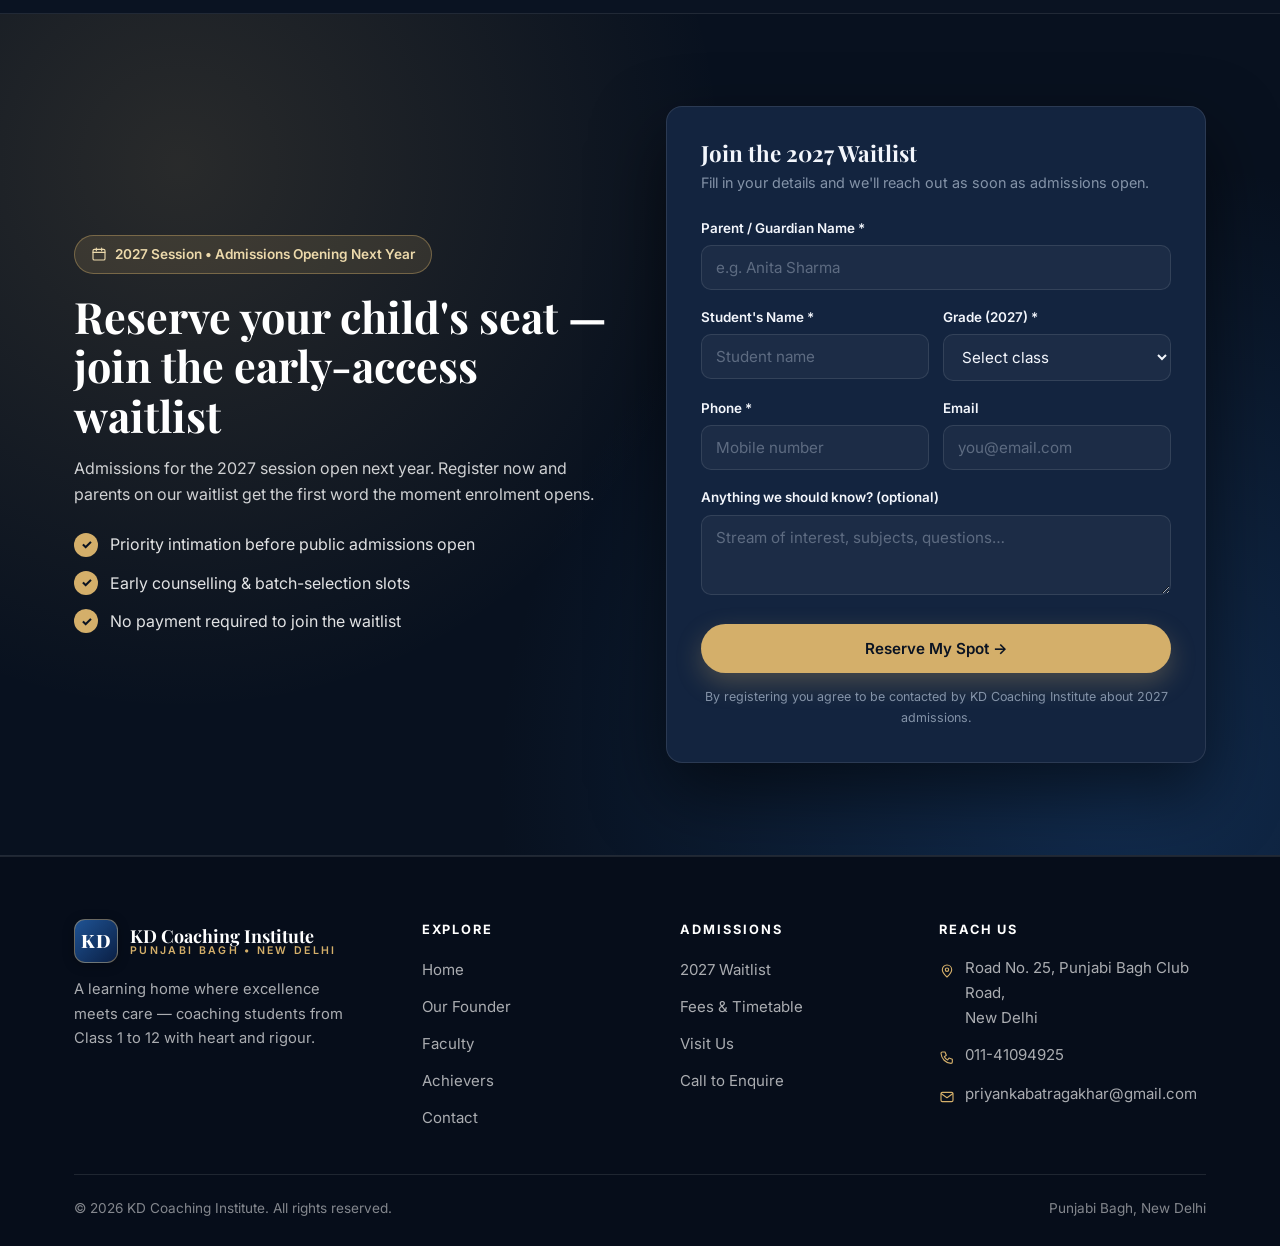
==== commit ff2431ff: "Redesign: dark professional theme + SVG line icons - Rework stylesheet to a dark navy theme with ref" ====
--- a/index.html
+++ b/index.html
@@ -132,19 +132,19 @@
 
       <div class="card-grid cols-3" style="margin-top:24px;">
         <div class="card reveal">
-          <div class="ic">🔬</div>
+          <div class="ic"><svg class="icn" viewBox="0 0 24 24"><path d="M9 3h6M10 3v6l-5.2 9A2 2 0 0 0 6.6 21h10.8a2 2 0 0 0 1.8-3l-5.2-9V3"/><path d="M7.5 14.5h9"/></svg></div>
           <h3>Science Stream</h3>
           <p>Chemistry, Biology and Mathematics for Classes 11 & 12, taught by specialists.</p>
           <span class="tag">Chemistry • Biology • Maths</span>
         </div>
         <div class="card reveal d1">
-          <div class="ic">📊</div>
+          <div class="ic"><svg class="icn" viewBox="0 0 24 24"><path d="M4 20h16"/><path d="M7 20v-6M12 20V8M17 20v-9"/></svg></div>
           <h3>Commerce Stream</h3>
           <p>Accounts, Economics and Business Studies with exam-ready clarity.</p>
           <span class="tag">Accounts • Economics • Business Studies</span>
         </div>
         <div class="card reveal d2">
-          <div class="ic">📚</div>
+          <div class="ic"><svg class="icn" viewBox="0 0 24 24"><path d="M5 4a2 2 0 0 1 2-2h11v17H7a2 2 0 0 0-2 2z"/><path d="M18 19H7a2 2 0 0 0-2 2"/></svg></div>
           <h3>Humanities Stream</h3>
           <p>Political Science, History and Psychology with depth and insight.</p>
           <span class="tag">Pol. Science • History • Psychology</span>
@@ -161,9 +161,9 @@
         <h2>Teaching that puts the student first</h2>
       </div>
       <div class="card-grid cols-3">
-        <div class="card reveal"><div class="ic">🎓</div><h3>Expert Mentors</h3><p>A faculty led by a gold-medalist, M.Phil-qualified educator with 17+ years of experience.</p></div>
-        <div class="card reveal d1"><div class="ic">🤝</div><h3>Personal Attention</h3><p>Small batches where doubts are welcomed and every student is truly seen.</p></div>
-        <div class="card reveal d2"><div class="ic">🏆</div><h3>Real Results</h3><p>Toppers, students of the year, and confident learners — year after year.</p></div>
+        <div class="card reveal"><div class="ic"><svg class="icn" viewBox="0 0 24 24"><path d="M2 9l10-5 10 5-10 5z"/><path d="M6 11v4.5c0 1.4 2.7 2.5 6 2.5s6-1.1 6-2.5V11"/><path d="M22 9v5"/></svg></div><h3>Expert Mentors</h3><p>A faculty led by a gold-medalist, M.Phil-qualified educator with 17+ years of experience.</p></div>
+        <div class="card reveal d1"><div class="ic"><svg class="icn" viewBox="0 0 24 24"><circle cx="9" cy="8" r="3.2"/><path d="M3 20a6 6 0 0 1 12 0"/><path d="M16 5.2a3 3 0 0 1 0 5.6"/><path d="M17.5 14A6 6 0 0 1 21 19.5"/></svg></div><h3>Personal Attention</h3><p>Small batches where doubts are welcomed and every student is truly seen.</p></div>
+        <div class="card reveal d2"><div class="ic"><svg class="icn" viewBox="0 0 24 24"><path d="M7 4h10v4a5 5 0 0 1-10 0z"/><path d="M7 6H4v1a3 3 0 0 0 3 3M17 6h3v1a3 3 0 0 1-3 3"/><path d="M12 13v4M8.5 21h7M10 21l.5-2h3l.5 2"/></svg></div><h3>Real Results</h3><p>Toppers, students of the year, and confident learners — year after year.</p></div>
       </div>
     </div>
   </section>
@@ -172,7 +172,7 @@
   <section class="section waitlist" id="waitlist">
     <div class="container waitlist-grid">
       <div class="reveal">
-        <span class="session-pill">📅 2027 Session • Admissions Opening Next Year</span>
+        <span class="session-pill"><svg class="icn" viewBox="0 0 24 24"><rect x="3" y="5" width="18" height="16" rx="2"/><path d="M3 9.5h18M8 3v4M16 3v4"/></svg> 2027 Session • Admissions Opening Next Year</span>
         <h2>Reserve your child's seat — join the early-access waitlist</h2>
         <p class="lead">Admissions for the 2027 session open next year. Register now and parents on our waitlist get the first word the moment enrolment opens.</p>
         <ul class="perks">
@@ -267,9 +267,9 @@
         </div>
         <div>
           <h5>Reach Us</h5>
-          <div class="contact-line"><span class="ic">📍</span><span>Road No. 25, Punjabi Bagh Club Road,<br/>New Delhi</span></div>
-          <div class="contact-line"><span class="ic">📞</span><a href="tel:+911141094925">011-41094925</a></div>
-          <div class="contact-line"><span class="ic">✉️</span><a href="mailto:priyankabatragakhar@gmail.com">priyankabatragakhar@gmail.com</a></div>
+          <div class="contact-line"><span class="ic"><svg class="icn" viewBox="0 0 24 24"><path d="M12 21s-7-6.5-7-11a7 7 0 0 1 14 0c0 4.5-7 11-7 11z"/><circle cx="12" cy="10" r="2.5"/></svg></span><span>Road No. 25, Punjabi Bagh Club Road,<br/>New Delhi</span></div>
+          <div class="contact-line"><span class="ic"><svg class="icn" viewBox="0 0 24 24"><path d="M5 3h4l2 5-3 2a12 12 0 0 0 5 5l2-3 5 2v4a2 2 0 0 1-2 2A16 16 0 0 1 3 5a2 2 0 0 1 2-2z"/></svg></span><a href="tel:+911141094925">011-41094925</a></div>
+          <div class="contact-line"><span class="ic"><svg class="icn" viewBox="0 0 24 24"><rect x="3" y="5" width="18" height="14" rx="2"/><path d="M3.5 7l8.5 6 8.5-6"/></svg></span><a href="mailto:priyankabatragakhar@gmail.com">priyankabatragakhar@gmail.com</a></div>
         </div>
       </div>
       <div class="footer-bottom">
--- a/css/style.css
+++ b/css/style.css
@@ -1,29 +1,43 @@
 /* ===========================================================
    KD Coaching Institute — Global Stylesheet
-   Palette: Navy + Pearl White, with a gold accent
+   Theme: Dark navy + pearl text, refined gold accents
    =========================================================== */
 
 :root {
-  --navy:        #0a2342;
-  --navy-700:    #0f2d52;
-  --navy-600:    #15396b;
-  --navy-500:    #1d4e89;
-  --pearl:       #f6f4ee;
-  --pearl-2:     #fbfaf6;
-  --white:       #ffffff;
-  --gold:        #c4a052;
-  --gold-soft:   #e7d9b0;
-  --ink:         #14213d;
-  --text:        #3a4256;
-  --muted:       #6b7385;
-  --line:        #e8e4da;
-  --shadow-sm:   0 2px 10px rgba(10, 35, 66, .06);
-  --shadow:      0 10px 30px rgba(10, 35, 66, .10);
-  --shadow-lg:   0 24px 60px rgba(10, 35, 66, .16);
-  --radius:      16px;
-  --radius-sm:   10px;
-  --maxw:        1180px;
-  --ease:        cubic-bezier(.16, 1, .3, 1);
+  /* surfaces (dark) */
+  --bg:        #0a1322;   /* darkest base / body */
+  --pearl:     #0c1727;   /* alias kept; used as deep section / small pills */
+  --pearl-2:   #101f37;   /* alternate sections / inputs / even rows */
+  --surface:   #13243f;   /* cards */
+  --surface-2: #1a2f51;   /* hover / elevated */
+
+  /* brand navy (for gradients & marks) */
+  --navy:      #0a1f44;
+  --navy-700:  #081830;
+  --navy-600:  #163561;
+  --navy-500:  #1f5394;
+
+  /* text */
+  --white:     #ffffff;
+  --ink:       #f3f6fc;   /* headings */
+  --text:      #b9c4d6;   /* body */
+  --muted:     #8493a8;   /* muted */
+
+  /* accent */
+  --gold:      #d4af6a;
+  --gold-soft: #ecd9ab;
+
+  /* lines */
+  --line:      rgba(255,255,255,.10);
+  --line-2:    rgba(255,255,255,.06);
+
+  --shadow-sm: 0 2px 12px rgba(0,0,0,.30);
+  --shadow:    0 14px 38px rgba(0,0,0,.42);
+  --shadow-lg: 0 30px 70px rgba(0,0,0,.55);
+  --radius:    16px;
+  --radius-sm: 10px;
+  --maxw:      1180px;
+  --ease:      cubic-bezier(.16, 1, .3, 1);
 }
 
 /* ---------- Reset ---------- */
@@ -32,7 +46,7 @@
 body {
   font-family: "Inter", -apple-system, BlinkMacSystemFont, "Segoe UI", sans-serif;
   color: var(--text);
-  background: var(--pearl);
+  background: var(--bg);
   line-height: 1.65;
   font-size: 16px;
   overflow-x: hidden;
@@ -50,54 +64,48 @@
 
 .container { width: 100%; max-width: var(--maxw); margin: 0 auto; padding: 0 24px; }
 
+/* ---------- Icons ---------- */
+.icn {
+  display: inline-block; vertical-align: middle; width: 1em; height: 1em;
+  stroke: currentColor; fill: none; stroke-width: 1.7; stroke-linecap: round; stroke-linejoin: round;
+}
+.card .ic .icn, .honor .ic .icn { width: 26px; height: 26px; }
+.info-item .ic .icn { width: 22px; height: 22px; }
+.achiever-card .medal .icn { width: 42px; height: 42px; }
+.session-pill .icn { width: 16px; height: 16px; }
+.contact-line .ic .icn { width: 16px; height: 16px; }
+.fees-note-global .icn { width: 18px; height: 18px; vertical-align: -3px; margin-right: 4px; }
+
 /* ---------- Utilities ---------- */
 .eyebrow {
-  display: inline-flex;
-  align-items: center;
-  gap: 8px;
-  font-family: "Inter", sans-serif;
-  font-size: .78rem;
-  font-weight: 700;
-  letter-spacing: .16em;
-  text-transform: uppercase;
-  color: var(--gold);
-}
-.eyebrow::before {
-  content: "";
-  width: 26px; height: 2px;
-  background: var(--gold);
-  display: inline-block;
-}
+  display: inline-flex; align-items: center; gap: 8px;
+  font-family: "Inter", sans-serif; font-size: .76rem; font-weight: 700;
+  letter-spacing: .18em; text-transform: uppercase; color: var(--gold);
+}
+.eyebrow::before { content: ""; width: 26px; height: 1.5px; background: var(--gold); display: inline-block; }
 .eyebrow.center { justify-content: center; }
-.section { padding: 88px 0; }
-.section-head { max-width: 640px; margin: 0 auto 52px; text-align: center; }
-.section-head h2 { font-size: clamp(1.8rem, 3.6vw, 2.7rem); margin: 14px 0 12px; }
+.section { padding: 92px 0; }
+.section-head { max-width: 660px; margin: 0 auto 54px; text-align: center; }
+.section-head h2 { font-size: clamp(1.85rem, 3.6vw, 2.75rem); margin: 16px 0 14px; }
 .section-head p { color: var(--muted); font-size: 1.05rem; }
 .text-gold { color: var(--gold); }
 
 /* ---------- Buttons ---------- */
 .btn {
-  display: inline-flex;
-  align-items: center;
-  gap: 9px;
-  font-family: "Inter", sans-serif;
-  font-weight: 600;
-  font-size: .96rem;
-  padding: 14px 26px;
-  border-radius: 50px;
-  border: 1.5px solid transparent;
-  cursor: pointer;
-  transition: transform .25s var(--ease), box-shadow .25s var(--ease), background .25s, color .25s;
+  display: inline-flex; align-items: center; gap: 9px;
+  font-family: "Inter", sans-serif; font-weight: 600; font-size: .95rem;
+  padding: 14px 26px; border-radius: 50px; border: 1.5px solid transparent; cursor: pointer;
+  transition: transform .25s var(--ease), box-shadow .25s var(--ease), background .25s, color .25s, border-color .25s;
   white-space: nowrap;
 }
 .btn:hover { transform: translateY(-2px); }
-.btn-primary { background: var(--gold); color: var(--navy); box-shadow: 0 8px 22px rgba(196,160,82,.32); }
-.btn-primary:hover { box-shadow: 0 12px 30px rgba(196,160,82,.45); }
-.btn-navy { background: var(--navy); color: #fff; }
-.btn-navy:hover { background: var(--navy-600); }
-.btn-ghost { background: transparent; color: var(--navy); border-color: rgba(10,35,66,.2); }
-.btn-ghost:hover { border-color: var(--navy); background: var(--navy); color: #fff; }
-.btn-light { background: rgba(255,255,255,.12); color: #fff; border-color: rgba(255,255,255,.35); }
+.btn-primary { background: var(--gold); color: #0a1322; box-shadow: 0 10px 26px rgba(212,175,106,.28); }
+.btn-primary:hover { background: var(--gold-soft); box-shadow: 0 14px 34px rgba(212,175,106,.40); }
+.btn-navy { background: var(--surface-2); color: var(--ink); border-color: var(--line); }
+.btn-navy:hover { background: var(--gold); color: #0a1322; border-color: var(--gold); }
+.btn-ghost { background: transparent; color: var(--ink); border-color: rgba(255,255,255,.22); }
+.btn-ghost:hover { border-color: var(--gold); background: var(--gold); color: #0a1322; }
+.btn-light { background: rgba(255,255,255,.10); color: #fff; border-color: rgba(255,255,255,.32); }
 .btn-light:hover { background: #fff; color: var(--navy); }
 
 /* ===========================================================
@@ -105,44 +113,41 @@
    =========================================================== */
 .nav {
   position: fixed; top: 0; left: 0; right: 0; z-index: 1000;
-  background: rgba(246,244,238,.85);
-  backdrop-filter: saturate(160%) blur(12px);
+  background: rgba(10,19,34,.72);
+  backdrop-filter: saturate(160%) blur(14px);
   border-bottom: 1px solid transparent;
   transition: background .3s, box-shadow .3s, border-color .3s;
 }
-.nav.scrolled { background: rgba(251,250,246,.96); box-shadow: var(--shadow-sm); border-color: var(--line); }
+.nav.scrolled { background: rgba(9,16,29,.94); box-shadow: var(--shadow-sm); border-color: var(--line); }
 .nav-inner { display: flex; align-items: center; justify-content: space-between; height: 76px; }
 
 .brand { display: flex; align-items: center; gap: 12px; }
 .brand-mark {
   width: 44px; height: 44px; border-radius: 11px;
-  background: linear-gradient(135deg, var(--navy), var(--navy-500));
+  background: linear-gradient(135deg, var(--navy-500), var(--navy));
   color: #fff; display: grid; place-items: center;
   font-family: "Playfair Display", serif; font-weight: 800; font-size: 1.15rem;
   letter-spacing: .5px; box-shadow: var(--shadow-sm);
-  border: 1px solid rgba(196,160,82,.4);
+  border: 1px solid rgba(212,175,106,.45);
 }
 .brand-text { display: flex; flex-direction: column; line-height: 1.1; }
-.brand-text strong { font-family: "Playfair Display", serif; color: var(--navy); font-size: 1.12rem; }
-.brand-text span { font-size: .68rem; letter-spacing: .22em; text-transform: uppercase; color: var(--gold); font-weight: 600; }
+.brand-text strong { font-family: "Playfair Display", serif; color: var(--ink); font-size: 1.12rem; }
+.brand-text span { font-size: .66rem; letter-spacing: .22em; text-transform: uppercase; color: var(--gold); font-weight: 600; }
 
 .nav-links { display: flex; align-items: center; gap: 4px; }
 .nav-links a.link {
-  padding: 9px 15px; border-radius: 8px; font-weight: 500; font-size: .95rem;
-  color: var(--ink); transition: color .2s, background .2s;
-}
-.nav-links a.link:hover { color: var(--navy-500); background: rgba(21,57,107,.06); }
-.nav-links a.link.active { color: var(--navy); font-weight: 600; }
+  padding: 9px 14px; border-radius: 8px; font-weight: 500; font-size: .94rem;
+  color: var(--text); transition: color .2s, background .2s;
+}
+.nav-links a.link:hover { color: var(--ink); background: rgba(255,255,255,.06); }
+.nav-links a.link.active { color: var(--ink); font-weight: 600; }
 .nav-links a.link.active::after {
   content: ""; display: block; height: 2px; width: 18px; margin: 3px auto 0; background: var(--gold); border-radius: 2px;
 }
 .nav-cta { margin-left: 10px; }
 
-.nav-toggle {
-  display: none; background: none; border: none; cursor: pointer;
-  width: 44px; height: 44px; border-radius: 10px;
-}
-.nav-toggle span { display: block; width: 24px; height: 2px; background: var(--navy); margin: 5px auto; border-radius: 2px; transition: .3s; }
+.nav-toggle { display: none; background: none; border: none; cursor: pointer; width: 44px; height: 44px; border-radius: 10px; }
+.nav-toggle span { display: block; width: 24px; height: 2px; background: var(--ink); margin: 5px auto; border-radius: 2px; transition: .3s; }
 .nav-toggle.open span:nth-child(1) { transform: translateY(7px) rotate(45deg); }
 .nav-toggle.open span:nth-child(2) { opacity: 0; }
 .nav-toggle.open span:nth-child(3) { transform: translateY(-7px) rotate(-45deg); }
@@ -152,121 +157,95 @@
    =========================================================== */
 .hero {
   position: relative;
-  background: radial-gradient(120% 120% at 80% 0%, var(--navy-600) 0%, var(--navy) 55%, var(--navy-700) 100%);
-  color: #fff;
-  padding: 150px 0 110px;
-  overflow: hidden;
+  background: radial-gradient(120% 130% at 78% 0%, #16315a 0%, #0b1830 52%, #070f1e 100%);
+  color: #fff; padding: 158px 0 116px; overflow: hidden;
 }
 .hero::before {
   content: ""; position: absolute; inset: 0;
   background-image:
-    radial-gradient(circle at 18% 30%, rgba(196,160,82,.16), transparent 38%),
-    radial-gradient(circle at 90% 80%, rgba(29,78,137,.5), transparent 45%);
+    radial-gradient(circle at 16% 28%, rgba(212,175,106,.16), transparent 40%),
+    radial-gradient(circle at 92% 82%, rgba(31,83,148,.45), transparent 46%);
   pointer-events: none;
 }
-.hero-grid {
-  position: relative; z-index: 2;
-  display: grid; grid-template-columns: 1.1fr .9fr; gap: 56px; align-items: center;
-}
+.hero::after {
+  content: ""; position: absolute; inset: 0; opacity: .5; pointer-events: none;
+  background-image: linear-gradient(rgba(255,255,255,.03) 1px, transparent 1px), linear-gradient(90deg, rgba(255,255,255,.03) 1px, transparent 1px);
+  background-size: 54px 54px; mask-image: radial-gradient(circle at 70% 20%, #000, transparent 70%);
+}
+.hero-grid { position: relative; z-index: 2; display: grid; grid-template-columns: 1.1fr .9fr; gap: 56px; align-items: center; }
 .hero h1 { color: #fff; font-size: clamp(2.3rem, 5vw, 3.9rem); margin: 18px 0 20px; }
 .hero h1 .accent { color: var(--gold); font-style: italic; }
-.hero p.lead { color: rgba(255,255,255,.82); font-size: 1.13rem; max-width: 540px; margin-bottom: 32px; }
+.hero p.lead { color: rgba(255,255,255,.80); font-size: 1.13rem; max-width: 540px; margin-bottom: 32px; }
 .hero .eyebrow { color: var(--gold-soft); }
 .hero .eyebrow::before { background: var(--gold-soft); }
 .hero-actions { display: flex; gap: 14px; flex-wrap: wrap; }
 
 .hero-card {
-  background: rgba(255,255,255,.07);
-  border: 1px solid rgba(255,255,255,.16);
-  border-radius: 20px;
-  padding: 30px;
-  backdrop-filter: blur(6px);
-  box-shadow: var(--shadow-lg);
+  background: rgba(255,255,255,.05); border: 1px solid rgba(255,255,255,.14);
+  border-radius: 20px; padding: 32px; backdrop-filter: blur(6px); box-shadow: var(--shadow-lg);
 }
 .hero-card h3 { color: #fff; font-size: 1.3rem; margin-bottom: 6px; }
-.hero-card .sub { color: rgba(255,255,255,.7); font-size: .92rem; margin-bottom: 22px; }
-.hero-quote {
-  border-left: 3px solid var(--gold);
-  padding: 6px 0 6px 18px;
-  font-family: "Playfair Display", serif;
-  font-style: italic;
-  font-size: 1.18rem;
-  color: #fff;
-}
-.hero-quote span { display: block; font-size: .8rem; font-style: normal; font-family: "Inter",sans-serif; color: var(--gold-soft); letter-spacing: .12em; text-transform: uppercase; margin-top: 12px; }
+.hero-card .sub { color: rgba(255,255,255,.66); font-size: .92rem; margin-bottom: 22px; }
+.hero-quote { border-left: 3px solid var(--gold); padding: 6px 0 6px 18px; font-family: "Playfair Display", serif; font-style: italic; font-size: 1.18rem; color: #fff; }
+.hero-quote span { display: block; font-size: .76rem; font-style: normal; font-family: "Inter",sans-serif; color: var(--gold-soft); letter-spacing: .14em; text-transform: uppercase; margin-top: 12px; }
 
 /* ---------- Stats strip ---------- */
-.stats {
-  position: relative; z-index: 3;
-  margin-top: -46px;
-}
+.stats { position: relative; z-index: 3; margin-top: -46px; }
 .stats-inner {
-  background: #fff;
-  border-radius: var(--radius);
-  box-shadow: var(--shadow);
-  display: grid; grid-template-columns: repeat(4, 1fr);
-  border: 1px solid var(--line);
-  overflow: hidden;
-}
-.stat { padding: 30px 20px; text-align: center; border-right: 1px solid var(--line); }
+  background: var(--surface); border-radius: var(--radius); box-shadow: var(--shadow);
+  display: grid; grid-template-columns: repeat(4, 1fr); border: 1px solid var(--line); overflow: hidden;
+}
+.stat { padding: 32px 20px; text-align: center; border-right: 1px solid var(--line); }
 .stat:last-child { border-right: none; }
-.stat .num { font-family: "Playfair Display", serif; font-size: 2.1rem; color: var(--navy); font-weight: 800; }
+.stat .num { font-family: "Playfair Display", serif; font-size: 2.1rem; color: var(--ink); font-weight: 800; }
 .stat .num .text-gold { color: var(--gold); }
-.stat .label { font-size: .85rem; color: var(--muted); margin-top: 4px; letter-spacing: .03em; }
-
-/* ===========================================================
-   GENERIC PAGE HEADER (inner pages)
+.stat .label { font-size: .82rem; color: var(--muted); margin-top: 4px; letter-spacing: .04em; }
+
+/* ===========================================================
+   PAGE HEADER (inner pages)
    =========================================================== */
 .page-head {
-  background: linear-gradient(135deg, var(--navy) 0%, var(--navy-600) 100%);
-  color: #fff; padding: 142px 0 70px; position: relative; overflow: hidden;
-}
-.page-head::after {
-  content: ""; position: absolute; right: -60px; top: -60px; width: 280px; height: 280px;
-  background: radial-gradient(circle, rgba(196,160,82,.22), transparent 70%);
-}
+  background: linear-gradient(135deg, #0b1830 0%, #16315a 100%);
+  color: #fff; padding: 144px 0 72px; position: relative; overflow: hidden; border-bottom: 1px solid var(--line);
+}
+.page-head::after { content: ""; position: absolute; right: -60px; top: -60px; width: 280px; height: 280px; background: radial-gradient(circle, rgba(212,175,106,.20), transparent 70%); }
 .page-head .container { position: relative; z-index: 2; }
 .page-head h1 { color: #fff; font-size: clamp(2rem, 4.4vw, 3rem); margin: 12px 0 10px; }
-.page-head p { color: rgba(255,255,255,.8); max-width: 620px; font-size: 1.05rem; }
-.crumbs { font-size: .85rem; color: rgba(255,255,255,.65); margin-bottom: 4px; }
+.page-head p { color: rgba(255,255,255,.78); max-width: 620px; font-size: 1.05rem; }
+.crumbs { font-size: .85rem; color: rgba(255,255,255,.58); margin-bottom: 4px; }
 .crumbs a:hover { color: var(--gold-soft); }
 
 /* ===========================================================
-   ABOUT / INTRO (home)
+   ABOUT / INTRO
    =========================================================== */
 .about-grid { display: grid; grid-template-columns: 1fr 1fr; gap: 56px; align-items: center; }
 .about-media {
   position: relative; border-radius: var(--radius); overflow: hidden;
-  background: linear-gradient(135deg, var(--navy), var(--navy-500));
-  min-height: 420px; display: grid; place-items: center; color: #fff;
-  box-shadow: var(--shadow); border: 1px solid var(--line);
-}
-.about-media .monogram { font-family: "Playfair Display",serif; font-size: 6rem; opacity: .18; font-weight: 800; }
+  background: linear-gradient(150deg, var(--navy), var(--navy-500));
+  min-height: 420px; display: grid; place-items: center; color: #fff; box-shadow: var(--shadow); border: 1px solid var(--line);
+}
+.about-media .monogram { font-family: "Playfair Display",serif; font-size: 6rem; opacity: .16; font-weight: 800; }
 .about-media .badge {
   position: absolute; bottom: 22px; left: 22px; right: 22px; z-index: 2;
-  background: rgba(10,35,66,.55); border: 1px solid rgba(255,255,255,.25);
+  background: rgba(10,19,34,.62); border: 1px solid rgba(255,255,255,.22);
   border-radius: 12px; padding: 16px 18px; backdrop-filter: blur(6px);
 }
+.about-media .media-img, .founder-portrait .portrait-img {
+  position: absolute; inset: 0; width: 100%; height: 100%; object-fit: cover; object-position: center 18%; z-index: 1;
+}
 .about-media .badge strong { display: block; font-family: "Playfair Display",serif; color: var(--gold-soft); }
-/* Founder photo overlay (covers the monogram when a real image is present) */
-.about-media .media-img,
-.founder-portrait .portrait-img {
-  position: absolute; inset: 0; width: 100%; height: 100%;
-  object-fit: cover; object-position: center 18%; z-index: 1;
-}
 .about-text h2 { font-size: clamp(1.7rem, 3.4vw, 2.5rem); margin-bottom: 16px; }
 .about-text p { margin-bottom: 16px; }
 .about-text .feature-list { margin: 22px 0; display: grid; gap: 12px; }
 .about-text .feature-list li { display: flex; gap: 12px; align-items: flex-start; }
 .about-text .feature-list .tick {
-  flex: none; width: 24px; height: 24px; border-radius: 50%;
-  background: rgba(196,160,82,.16); color: var(--gold); display: grid; place-items: center;
-  font-size: .8rem; font-weight: 800; margin-top: 2px;
+  flex: none; width: 24px; height: 24px; border-radius: 50%; background: rgba(212,175,106,.16);
+  color: var(--gold); display: grid; place-items: center; font-size: .8rem; font-weight: 800; margin-top: 2px;
 }
 .about-text .feature-list strong { color: var(--ink); }
 
 /* ===========================================================
-   CARDS (programs / why / generic)
+   CARDS
    =========================================================== */
 .card-grid { display: grid; gap: 24px; }
 .cols-3 { grid-template-columns: repeat(3, 1fr); }
@@ -274,72 +253,68 @@
 .cols-2 { grid-template-columns: repeat(2, 1fr); }
 
 .card {
-  background: #fff; border: 1px solid var(--line); border-radius: var(--radius);
-  padding: 30px 26px; box-shadow: var(--shadow-sm);
-  transition: transform .3s var(--ease), box-shadow .3s var(--ease), border-color .3s;
-}
-.card:hover { transform: translateY(-6px); box-shadow: var(--shadow); border-color: var(--gold-soft); }
+  background: var(--surface); border: 1px solid var(--line); border-radius: var(--radius);
+  padding: 32px 28px; box-shadow: var(--shadow-sm);
+  transition: transform .3s var(--ease), box-shadow .3s var(--ease), border-color .3s, background .3s;
+}
+.card:hover { transform: translateY(-6px); box-shadow: var(--shadow); border-color: rgba(212,175,106,.45); background: var(--surface-2); }
 .card .ic {
-  width: 52px; height: 52px; border-radius: 13px; display: grid; place-items: center;
-  background: linear-gradient(135deg, var(--navy), var(--navy-500)); color: #fff;
-  font-size: 1.3rem; margin-bottom: 18px;
+  width: 54px; height: 54px; border-radius: 13px; display: grid; place-items: center;
+  background: linear-gradient(135deg, var(--navy-500), var(--navy)); color: var(--gold-soft);
+  margin-bottom: 18px; border: 1px solid rgba(212,175,106,.25);
 }
 .card h3 { font-size: 1.25rem; margin-bottom: 8px; }
 .card p { color: var(--muted); font-size: .96rem; }
-.card .tag { display: inline-block; margin-top: 14px; font-size: .8rem; font-weight: 600; color: var(--gold); letter-spacing: .04em; }
-
-/* Program card variant */
-.program { padding: 28px; }
-.program .lvl { font-size: .78rem; font-weight: 700; letter-spacing: .14em; text-transform: uppercase; color: var(--gold); }
+.card .tag { display: inline-block; margin-top: 14px; font-size: .78rem; font-weight: 600; color: var(--gold); letter-spacing: .05em; }
+
+.program { padding: 30px 28px; }
+.program .lvl { font-size: .74rem; font-weight: 700; letter-spacing: .15em; text-transform: uppercase; color: var(--gold); }
 .program h3 { margin: 6px 0 10px; }
 .program ul.subs { display: flex; flex-wrap: wrap; gap: 8px; margin-top: 14px; }
-.program ul.subs li { font-size: .82rem; background: var(--pearl); border: 1px solid var(--line); color: var(--text); padding: 5px 11px; border-radius: 50px; }
+.program ul.subs li { font-size: .8rem; background: rgba(255,255,255,.05); border: 1px solid var(--line); color: var(--text); padding: 5px 11px; border-radius: 50px; }
 
 /* ===========================================================
    FACULTY
    =========================================================== */
-.faculty-card { text-align: center; padding: 34px 24px; }
+.faculty-card { text-align: center; padding: 36px 24px; }
 .avatar {
-  width: 92px; height: 92px; border-radius: 50%; margin: 0 auto 18px;
-  display: grid; place-items: center; font-family: "Playfair Display",serif; font-weight: 800;
-  font-size: 1.8rem; color: #fff;
-  background: linear-gradient(135deg, var(--navy), var(--navy-500));
-  border: 3px solid #fff; box-shadow: 0 0 0 1px var(--line), var(--shadow-sm);
+  width: 92px; height: 92px; border-radius: 50%; margin: 0 auto 18px; display: grid; place-items: center;
+  font-family: "Playfair Display",serif; font-weight: 800; font-size: 1.8rem; color: #fff;
+  background: linear-gradient(135deg, var(--navy-500), var(--navy));
+  border: 1px solid rgba(212,175,106,.35); box-shadow: var(--shadow-sm);
 }
 .faculty-card h3 { font-size: 1.2rem; margin-bottom: 6px; }
 .faculty-card .role { font-size: .9rem; color: var(--muted); min-height: 42px; }
 .faculty-card .chips { display: flex; flex-wrap: wrap; gap: 6px; justify-content: center; margin-top: 14px; }
-.faculty-card .chips span { font-size: .76rem; background: var(--pearl); border: 1px solid var(--line); padding: 4px 10px; border-radius: 50px; color: var(--navy-600); font-weight: 500; }
-.staff-card .avatar { background: linear-gradient(135deg, var(--gold), #a8862f); }
-
-.subhead { text-align: center; margin: 64px 0 34px; }
+.faculty-card .chips span { font-size: .75rem; background: rgba(255,255,255,.05); border: 1px solid var(--line); padding: 4px 10px; border-radius: 50px; color: var(--gold-soft); font-weight: 500; }
+.staff-card .avatar { background: linear-gradient(135deg, var(--gold), #9c7b34); color: #0a1322; }
+
+.subhead { text-align: center; margin: 66px 0 36px; }
 .subhead h3 { font-size: 1.6rem; }
 .subhead p { color: var(--muted); }
 
 /* ===========================================================
    ACHIEVERS
    =========================================================== */
-.achiever-card {
-  text-align: center; padding: 30px 22px; position: relative; overflow: hidden;
-}
+.achiever-card { text-align: center; padding: 32px 22px; position: relative; overflow: hidden; }
 .achiever-card .ribbon {
   position: absolute; top: 16px; right: -34px; transform: rotate(45deg);
-  background: var(--gold); color: var(--navy); font-size: .68rem; font-weight: 800;
+  background: var(--gold); color: #0a1322; font-size: .66rem; font-weight: 800;
   letter-spacing: .12em; padding: 5px 40px; text-transform: uppercase;
 }
-.achiever-card .cls { font-size: .8rem; font-weight: 700; letter-spacing: .14em; text-transform: uppercase; color: var(--gold); }
-.achiever-card .name { font-family: "Playfair Display",serif; font-size: 1.5rem; color: var(--navy); margin: 8px 0 4px; font-weight: 700; }
-.achiever-card .medal { font-size: 2.4rem; margin-bottom: 8px; }
-
-.topper-card { display: flex; align-items: center; gap: 20px; padding: 26px 28px; text-align: left; }
+.achiever-card .cls { font-size: .78rem; font-weight: 700; letter-spacing: .15em; text-transform: uppercase; color: var(--gold); }
+.achiever-card .name { font-family: "Playfair Display",serif; font-size: 1.5rem; color: var(--ink); margin: 8px 0 4px; font-weight: 700; }
+.achiever-card .medal { color: var(--gold); margin-bottom: 8px; line-height: 1; }
+
+.topper-card { display: flex; align-items: center; gap: 20px; padding: 28px; text-align: left; }
 .topper-card .score {
   flex: none; width: 84px; height: 84px; border-radius: 50%;
-  background: linear-gradient(135deg, var(--navy), var(--navy-500)); color: #fff;
+  background: linear-gradient(135deg, var(--navy-500), var(--navy)); color: #fff;
   display: grid; place-items: center; font-family: "Playfair Display",serif; font-weight: 800; font-size: 1.4rem;
-  border: 3px solid var(--gold-soft);
+  border: 2px solid var(--gold-soft);
 }
 .topper-card .meta .cls { color: var(--gold); }
-.topper-card .meta .name { font-family: "Playfair Display",serif; font-size: 1.45rem; color: var(--navy); }
+.topper-card .meta .name { font-family: "Playfair Display",serif; font-size: 1.45rem; color: var(--ink); }
 
 /* ===========================================================
    FOUNDER PAGE
@@ -350,100 +325,90 @@
   background: linear-gradient(160deg, var(--navy), var(--navy-600));
   display: grid; place-items: center; color: #fff; box-shadow: var(--shadow); border: 1px solid var(--line);
 }
-.founder-portrait .initials { font-family: "Playfair Display",serif; font-size: 5rem; font-weight: 800; color: rgba(255,255,255,.22); }
+.founder-portrait .initials { font-family: "Playfair Display",serif; font-size: 5rem; font-weight: 800; color: rgba(255,255,255,.20); }
 .founder-portrait .tagcard {
-  position: absolute; bottom: 20px; left: 20px; right: 20px; z-index: 2; background: rgba(10,35,66,.55);
-  border: 1px solid rgba(255,255,255,.25); border-radius: 12px; padding: 14px 18px; backdrop-filter: blur(6px);
+  position: absolute; bottom: 20px; left: 20px; right: 20px; z-index: 2; background: rgba(10,19,34,.62);
+  border: 1px solid rgba(255,255,255,.22); border-radius: 12px; padding: 14px 18px; backdrop-filter: blur(6px);
 }
 .founder-portrait .tagcard strong { font-family: "Playfair Display",serif; color: #fff; display: block; }
 .founder-portrait .tagcard span { color: var(--gold-soft); font-size: .85rem; }
 .founder-hero .role { color: var(--gold); font-weight: 700; letter-spacing: .04em; }
 .founder-hero h1 { font-size: clamp(1.9rem, 4vw, 2.9rem); margin: 6px 0 14px; }
 .founder-hero p { color: var(--text); }
-
-/* timeline */
+.founder-hero p em, .about-text p em { color: var(--gold-soft); font-style: italic; }
+
 .timeline { position: relative; margin-top: 10px; padding-left: 30px; }
 .timeline::before { content: ""; position: absolute; left: 7px; top: 6px; bottom: 6px; width: 2px; background: var(--line); }
 .timeline li { position: relative; padding: 0 0 26px 0; }
-.timeline li::before {
-  content: ""; position: absolute; left: -30px; top: 5px; width: 16px; height: 16px; border-radius: 50%;
-  background: #fff; border: 3px solid var(--gold);
-}
-.timeline .yr { font-size: .8rem; font-weight: 700; color: var(--gold); letter-spacing: .06em; }
-.timeline h4 { font-family: "Playfair Display",serif; font-size: 1.15rem; color: var(--navy); margin: 2px 0 4px; }
+.timeline li::before { content: ""; position: absolute; left: -30px; top: 5px; width: 16px; height: 16px; border-radius: 50%; background: var(--bg); border: 3px solid var(--gold); }
+.timeline .yr { font-size: .78rem; font-weight: 700; color: var(--gold); letter-spacing: .06em; }
+.timeline h4 { font-family: "Playfair Display",serif; font-size: 1.15rem; color: var(--ink); margin: 2px 0 4px; }
 .timeline p { color: var(--muted); font-size: .95rem; }
 
 .honor-grid { display: grid; grid-template-columns: repeat(2,1fr); gap: 20px; }
 .honor {
-  background: #fff; border: 1px solid var(--line); border-left: 4px solid var(--gold);
-  border-radius: var(--radius-sm); padding: 22px 24px; box-shadow: var(--shadow-sm);
-  transition: transform .25s var(--ease), box-shadow .25s var(--ease);
-}
-.honor:hover { transform: translateY(-4px); box-shadow: var(--shadow); }
-.honor .ic { font-size: 1.5rem; margin-bottom: 8px; }
-.honor h4 { font-size: 1.08rem; color: var(--navy); margin-bottom: 4px; }
+  background: var(--surface); border: 1px solid var(--line); border-left: 4px solid var(--gold);
+  border-radius: var(--radius-sm); padding: 24px; box-shadow: var(--shadow-sm);
+  transition: transform .25s var(--ease), box-shadow .25s var(--ease), background .25s;
+}
+.honor:hover { transform: translateY(-4px); box-shadow: var(--shadow); background: var(--surface-2); }
+.honor .ic { color: var(--gold); margin-bottom: 10px; line-height: 1; }
+.honor h4 { font-size: 1.08rem; color: var(--ink); margin-bottom: 4px; }
 .honor p { color: var(--muted); font-size: .92rem; }
 
 .quote-band {
-  background: linear-gradient(135deg, var(--navy), var(--navy-600)); color: #fff;
-  border-radius: var(--radius); padding: 54px 48px; text-align: center; position: relative; overflow: hidden;
-}
-.quote-band::before { content: "\201C"; position: absolute; top: -20px; left: 30px; font-family: "Playfair Display",serif; font-size: 9rem; color: rgba(196,160,82,.25); }
+  background: linear-gradient(135deg, #0b1830, #16315a); color: #fff; border: 1px solid var(--line);
+  border-radius: var(--radius); padding: 56px 48px; text-align: center; position: relative; overflow: hidden;
+}
+.quote-band::before { content: "\201C"; position: absolute; top: -20px; left: 30px; font-family: "Playfair Display",serif; font-size: 9rem; color: rgba(212,175,106,.28); }
 .quote-band blockquote { font-family: "Playfair Display",serif; font-size: clamp(1.4rem,3vw,2rem); font-style: italic; max-width: 760px; margin: 0 auto; position: relative; z-index: 2; }
-.quote-band .by { margin-top: 18px; color: var(--gold-soft); letter-spacing: .12em; text-transform: uppercase; font-size: .82rem; }
+.quote-band .by { margin-top: 18px; color: var(--gold-soft); letter-spacing: .14em; text-transform: uppercase; font-size: .82rem; }
 
 /* ===========================================================
    WAITLIST
    =========================================================== */
-.waitlist { background: var(--navy); color: #fff; position: relative; overflow: hidden; }
+.waitlist { background: #08111f; color: #fff; position: relative; overflow: hidden; border-top: 1px solid var(--line); border-bottom: 1px solid var(--line); }
 .waitlist::before {
   content:""; position:absolute; inset:0;
-  background: radial-gradient(circle at 15% 20%, rgba(196,160,82,.18), transparent 40%),
-              radial-gradient(circle at 85% 90%, rgba(29,78,137,.45), transparent 45%);
+  background: radial-gradient(circle at 14% 18%, rgba(212,175,106,.16), transparent 42%),
+              radial-gradient(circle at 88% 92%, rgba(31,83,148,.40), transparent 46%);
 }
 .waitlist .container { position: relative; z-index: 2; }
 .waitlist-grid { display: grid; grid-template-columns: 1fr 1fr; gap: 52px; align-items: center; }
 .waitlist h2 { color: #fff; font-size: clamp(1.9rem, 3.8vw, 2.7rem); }
-.waitlist .lead { color: rgba(255,255,255,.82); margin: 14px 0 24px; }
+.waitlist .lead { color: rgba(255,255,255,.80); margin: 14px 0 24px; }
 .waitlist .perks { display: grid; gap: 12px; }
-.waitlist .perks li { display: flex; gap: 12px; align-items: center; color: rgba(255,255,255,.9); }
-.waitlist .perks .tick { flex:none; width: 24px; height: 24px; border-radius: 50%; background: var(--gold); color: var(--navy); display: grid; place-items: center; font-weight: 800; font-size: .8rem; }
+.waitlist .perks li { display: flex; gap: 12px; align-items: center; color: rgba(255,255,255,.88); }
+.waitlist .perks .tick { flex:none; width: 24px; height: 24px; border-radius: 50%; background: var(--gold); color: #0a1322; display: grid; place-items: center; font-weight: 800; font-size: .8rem; }
 .session-pill {
-  display:inline-flex; align-items:center; gap:8px; background: rgba(196,160,82,.16);
-  border: 1px solid rgba(196,160,82,.4); color: var(--gold-soft); font-weight:600; font-size:.85rem;
+  display:inline-flex; align-items:center; gap:8px; background: rgba(212,175,106,.14);
+  border: 1px solid rgba(212,175,106,.4); color: var(--gold-soft); font-weight:600; font-size:.85rem;
   padding: 7px 16px; border-radius: 50px; margin-bottom: 18px;
 }
 
-.form-card {
-  background: #fff; border-radius: var(--radius); padding: 34px; box-shadow: var(--shadow-lg);
-  color: var(--text);
-}
-.form-card h3 { color: var(--navy); margin-bottom: 4px; font-size: 1.4rem; }
+.form-card { background: var(--surface); border: 1px solid var(--line); border-radius: var(--radius); padding: 34px; box-shadow: var(--shadow-lg); color: var(--text); }
+.form-card h3 { color: var(--ink); margin-bottom: 4px; font-size: 1.4rem; }
 .form-card .hint { color: var(--muted); font-size: .9rem; margin-bottom: 22px; }
 .field { margin-bottom: 16px; }
-.field label { display: block; font-size: .85rem; font-weight: 600; color: var(--ink); margin-bottom: 6px; }
+.field label { display: block; font-size: .84rem; font-weight: 600; color: var(--ink); margin-bottom: 6px; }
 .field input, .field select, .field textarea {
   width: 100%; padding: 12px 14px; border: 1.5px solid var(--line); border-radius: 10px;
-  font-family: inherit; font-size: .95rem; color: var(--ink); background: var(--pearl-2);
+  font-family: inherit; font-size: .95rem; color: var(--ink); background: rgba(255,255,255,.04);
   transition: border-color .2s, box-shadow .2s, background .2s;
 }
-.field input:focus, .field select:focus, .field textarea:focus {
-  outline: none; border-color: var(--navy-500); background: #fff; box-shadow: 0 0 0 3px rgba(29,78,137,.12);
-}
+.field input::placeholder, .field textarea::placeholder { color: #5d6b81; }
+.field select { color: var(--ink); }
+.field select option { background: #122340; color: var(--ink); }
+.field input:focus, .field select:focus, .field textarea:focus { outline: none; border-color: var(--gold); background: rgba(255,255,255,.06); box-shadow: 0 0 0 3px rgba(212,175,106,.16); }
 .field textarea { resize: vertical; min-height: 80px; }
 .field.two { display: grid; grid-template-columns: 1fr 1fr; gap: 14px; }
 .field.two > div { margin: 0; }
 .form-card .btn { width: 100%; justify-content: center; margin-top: 6px; }
 .form-note { font-size: .78rem; color: var(--muted); text-align: center; margin-top: 14px; }
-.form-success {
-  display: none; text-align: center; padding: 20px 10px;
-}
+.form-success { display: none; text-align: center; padding: 20px 10px; }
 .form-success.show { display: block; }
-.form-success .check {
-  width: 64px; height: 64px; border-radius: 50%; background: rgba(196,160,82,.16); color: var(--gold);
-  display: grid; place-items: center; font-size: 2rem; margin: 0 auto 16px;
-}
-.form-success h3 { color: var(--navy); }
+.form-success .check { width: 64px; height: 64px; border-radius: 50%; background: rgba(212,175,106,.16); color: var(--gold); display: grid; place-items: center; font-size: 2rem; margin: 0 auto 16px; }
+.form-success h3 { color: var(--ink); }
 .form-success p { color: var(--muted); }
 
 /* ===========================================================
@@ -452,17 +417,17 @@
 .contact-grid { display: grid; grid-template-columns: .9fr 1.1fr; gap: 48px; align-items: start; }
 .info-list { display: grid; gap: 16px; }
 .info-item {
-  display: flex; gap: 16px; align-items: flex-start; background: #fff; border: 1px solid var(--line);
-  border-radius: var(--radius-sm); padding: 20px 22px; box-shadow: var(--shadow-sm); transition: transform .25s var(--ease);
-}
-.info-item:hover { transform: translateY(-3px); }
+  display: flex; gap: 16px; align-items: flex-start; background: var(--surface); border: 1px solid var(--line);
+  border-radius: var(--radius-sm); padding: 20px 22px; box-shadow: var(--shadow-sm); transition: transform .25s var(--ease), background .25s;
+}
+.info-item:hover { transform: translateY(-3px); background: var(--surface-2); }
 .info-item .ic {
   flex: none; width: 46px; height: 46px; border-radius: 11px; display: grid; place-items: center;
-  background: linear-gradient(135deg, var(--navy), var(--navy-500)); color: #fff; font-size: 1.1rem;
-}
-.info-item h4 { font-size: 1.02rem; color: var(--navy); margin-bottom: 3px; font-family: "Inter",sans-serif; font-weight: 700; }
+  background: linear-gradient(135deg, var(--navy-500), var(--navy)); color: var(--gold-soft); border: 1px solid rgba(212,175,106,.25);
+}
+.info-item h4 { font-size: 1.02rem; color: var(--ink); margin-bottom: 3px; font-family: "Inter",sans-serif; font-weight: 700; }
 .info-item p, .info-item a { color: var(--text); font-size: .96rem; }
-.info-item a:hover { color: var(--navy-500); }
+.info-item a:hover { color: var(--gold); }
 .map-wrap { border-radius: var(--radius); overflow: hidden; border: 1px solid var(--line); box-shadow: var(--shadow-sm); }
 .map-wrap iframe { width: 100%; height: 320px; border: 0; display: block; }
 
@@ -470,7 +435,7 @@
    CTA band
    =========================================================== */
 .cta-band { background: var(--pearl-2); border-top: 1px solid var(--line); border-bottom: 1px solid var(--line); }
-.cta-inner { text-align: center; padding: 64px 0; }
+.cta-inner { text-align: center; padding: 66px 0; }
 .cta-inner h2 { font-size: clamp(1.7rem, 3.4vw, 2.4rem); margin-bottom: 12px; }
 .cta-inner p { color: var(--muted); max-width: 560px; margin: 0 auto 26px; }
 .cta-actions { display: flex; gap: 14px; justify-content: center; flex-wrap: wrap; }
@@ -478,20 +443,17 @@
 /* ===========================================================
    FOOTER
    =========================================================== */
-.footer { background: var(--navy-700); color: rgba(255,255,255,.72); padding: 60px 0 26px; }
+.footer { background: #060d1a; color: rgba(255,255,255,.66); padding: 62px 0 26px; border-top: 1px solid var(--line); }
 .footer-grid { display: grid; grid-template-columns: 1.4fr 1fr 1fr 1.2fr; gap: 36px; }
 .footer .brand-text strong { color: #fff; }
 .footer p { font-size: .92rem; margin-top: 14px; max-width: 280px; }
-.footer h5 { color: #fff; font-family: "Inter",sans-serif; font-size: .82rem; letter-spacing: .14em; text-transform: uppercase; margin-bottom: 16px; }
+.footer h5 { color: #fff; font-family: "Inter",sans-serif; font-size: .8rem; letter-spacing: .15em; text-transform: uppercase; margin-bottom: 16px; }
 .footer ul.fl { display: grid; gap: 10px; }
 .footer ul.fl a { font-size: .94rem; transition: color .2s; }
 .footer ul.fl a:hover { color: var(--gold); }
 .footer .contact-line { display: flex; gap: 10px; align-items: flex-start; font-size: .94rem; margin-bottom: 12px; }
-.footer .contact-line .ic { color: var(--gold); }
-.footer-bottom {
-  border-top: 1px solid rgba(255,255,255,.12); margin-top: 44px; padding-top: 22px;
-  display: flex; justify-content: space-between; flex-wrap: wrap; gap: 10px; font-size: .85rem; color: rgba(255,255,255,.55);
-}
+.footer .contact-line .ic { color: var(--gold); margin-top: 2px; }
+.footer-bottom { border-top: 1px solid var(--line); margin-top: 44px; padding-top: 22px; display: flex; justify-content: space-between; flex-wrap: wrap; gap: 10px; font-size: .85rem; color: rgba(255,255,255,.5); }
 
 /* ===========================================================
    SCROLL REVEAL
@@ -501,6 +463,61 @@
 .reveal.d1 { transition-delay: .08s; }
 .reveal.d2 { transition-delay: .16s; }
 .reveal.d3 { transition-delay: .24s; }
+
+/* ===========================================================
+   FEES & TIMETABLE PAGE
+   =========================================================== */
+.anchor-nav { display: flex; flex-wrap: wrap; gap: 10px; justify-content: center; margin: 0 auto 30px; }
+.anchor-nav a {
+  font-size: .85rem; font-weight: 600; color: var(--ink); background: var(--surface); border: 1px solid var(--line);
+  padding: 9px 16px; border-radius: 50px; transition: all .2s var(--ease); box-shadow: var(--shadow-sm);
+}
+.anchor-nav a:hover { background: var(--gold); color: #0a1322; border-color: var(--gold); transform: translateY(-2px); }
+
+.fees-note-global {
+  background: rgba(212,175,106,.1); border: 1px solid rgba(212,175,106,.32); border-radius: 12px;
+  padding: 16px 20px; font-size: .92rem; color: var(--text); margin: 0 auto 32px; max-width: 880px; text-align: center;
+}
+.fees-note-global strong { color: var(--gold-soft); }
+
+.class-block { background: var(--surface); border: 1px solid var(--line); border-radius: var(--radius); padding: 36px; box-shadow: var(--shadow-sm); margin-bottom: 26px; scroll-margin-top: 100px; }
+.class-block .block-head { display: flex; align-items: center; gap: 16px; margin-bottom: 24px; padding-bottom: 18px; border-bottom: 1px solid var(--line); }
+.block-head .lvl-badge {
+  flex: none; min-width: 56px; height: 56px; padding: 0 14px; border-radius: 13px; display: grid; place-items: center;
+  background: linear-gradient(135deg, var(--navy-500), var(--navy)); color: var(--gold-soft);
+  font-family: "Playfair Display", serif; font-weight: 800; font-size: 1.15rem; border: 1px solid rgba(212,175,106,.3);
+}
+.block-head h2 { font-size: 1.6rem; margin: 0; }
+.block-head .sub { color: var(--muted); font-size: .9rem; margin-top: 2px; }
+
+.panel { margin-top: 28px; }
+.panel:first-of-type { margin-top: 0; }
+.panel-label { display: flex; align-items: center; gap: 9px; font-family: "Inter", sans-serif; font-size: .78rem; font-weight: 700; letter-spacing: .13em; text-transform: uppercase; color: var(--gold); margin-bottom: 14px; }
+.panel-label::before { content: ""; width: 20px; height: 2px; background: var(--gold); }
+
+.table-scroll { overflow-x: auto; -webkit-overflow-scrolling: touch; border-radius: 12px; border: 1px solid var(--line); }
+.data-table { width: 100%; border-collapse: collapse; font-size: .92rem; background: transparent; min-width: 460px; }
+.data-table thead th {
+  background: rgba(255,255,255,.05); color: var(--gold-soft); font-family: "Inter", sans-serif; font-weight: 600;
+  font-size: .72rem; letter-spacing: .06em; text-transform: uppercase; text-align: left; padding: 13px 14px; white-space: nowrap;
+  border-bottom: 1px solid var(--line);
+}
+.data-table tbody td { padding: 11px 14px; border-bottom: 1px solid var(--line-2); color: var(--text); }
+.data-table tbody tr:last-child td { border-bottom: none; }
+.data-table tbody tr:nth-child(even) { background: rgba(255,255,255,.025); }
+.data-table td.amount { font-weight: 600; color: var(--ink); white-space: nowrap; }
+.data-table td.total { font-weight: 700; color: var(--gold); white-space: nowrap; }
+.data-table .subj { font-weight: 600; color: var(--ink); }
+
+.tt-table th, .tt-table td { text-align: center; }
+.tt-table th:first-child, .tt-table td:first-child { text-align: left; font-weight: 700; color: var(--ink); white-space: nowrap; background: rgba(255,255,255,.04); }
+.tt-table .em { color: var(--muted); }
+.tt-note { font-size: .85rem; color: var(--muted); margin-top: 12px; }
+.tt-note strong { color: var(--gold-soft); }
+
+.notes { margin-top: 16px; display: grid; gap: 9px; }
+.notes li { display: flex; gap: 11px; font-size: .9rem; color: var(--muted); }
+.notes .dot { flex: none; color: var(--gold); font-weight: 800; }
 
 /* ===========================================================
    RESPONSIVE
@@ -520,7 +537,7 @@
 @media (max-width: 1024px) {
   .nav-links {
     position: fixed; top: 76px; left: 0; right: 0;
-    background: var(--pearl-2); flex-direction: column; align-items: stretch; gap: 4px;
+    background: #0b1424; flex-direction: column; align-items: stretch; gap: 4px;
     padding: 18px 24px 26px; border-bottom: 1px solid var(--line); box-shadow: var(--shadow);
     transform: translateY(-130%); transition: transform .35s var(--ease); z-index: -1;
   }
@@ -542,63 +559,3 @@
   .class-block { padding: 22px; }
   .block-head h2 { font-size: 1.35rem; }
 }
-
-/* ===========================================================
-   FEES & TIMETABLE PAGE
-   =========================================================== */
-.anchor-nav { display: flex; flex-wrap: wrap; gap: 10px; justify-content: center; margin: 0 auto 30px; }
-.anchor-nav a {
-  font-size: .85rem; font-weight: 600; color: var(--navy); background: #fff; border: 1px solid var(--line);
-  padding: 9px 16px; border-radius: 50px; transition: all .2s var(--ease); box-shadow: var(--shadow-sm);
-}
-.anchor-nav a:hover { background: var(--navy); color: #fff; border-color: var(--navy); transform: translateY(-2px); }
-
-.fees-note-global {
-  background: rgba(196,160,82,.1); border: 1px solid var(--gold-soft); border-radius: 12px;
-  padding: 16px 20px; font-size: .92rem; color: var(--text); margin: 0 auto 32px; max-width: 880px; text-align: center;
-}
-.fees-note-global strong { color: var(--navy); }
-
-.class-block {
-  background: #fff; border: 1px solid var(--line); border-radius: var(--radius);
-  padding: 34px; box-shadow: var(--shadow-sm); margin-bottom: 26px; scroll-margin-top: 100px;
-}
-.class-block .block-head { display: flex; align-items: center; gap: 16px; margin-bottom: 24px; padding-bottom: 18px; border-bottom: 1px solid var(--line); }
-.block-head .lvl-badge {
-  flex: none; min-width: 56px; height: 56px; padding: 0 14px; border-radius: 13px; display: grid; place-items: center;
-  background: linear-gradient(135deg, var(--navy), var(--navy-500)); color: #fff;
-  font-family: "Playfair Display", serif; font-weight: 800; font-size: 1.15rem; border: 1px solid rgba(196,160,82,.4);
-}
-.block-head h2 { font-size: 1.6rem; margin: 0; }
-.block-head .sub { color: var(--muted); font-size: .9rem; margin-top: 2px; }
-
-.panel { margin-top: 26px; }
-.panel:first-of-type { margin-top: 0; }
-.panel-label {
-  display: flex; align-items: center; gap: 9px; font-family: "Inter", sans-serif; font-size: .8rem; font-weight: 700;
-  letter-spacing: .12em; text-transform: uppercase; color: var(--gold); margin-bottom: 14px;
-}
-.panel-label::before { content: ""; width: 20px; height: 2px; background: var(--gold); }
-
-.table-scroll { overflow-x: auto; -webkit-overflow-scrolling: touch; border-radius: 12px; border: 1px solid var(--line); }
-.data-table { width: 100%; border-collapse: collapse; font-size: .92rem; background: #fff; min-width: 460px; }
-.data-table thead th {
-  background: var(--navy); color: #fff; font-family: "Inter", sans-serif; font-weight: 600; font-size: .74rem;
-  letter-spacing: .05em; text-transform: uppercase; text-align: left; padding: 12px 14px; white-space: nowrap;
-}
-.data-table tbody td { padding: 11px 14px; border-bottom: 1px solid var(--line); color: var(--text); }
-.data-table tbody tr:last-child td { border-bottom: none; }
-.data-table tbody tr:nth-child(even) { background: var(--pearl-2); }
-.data-table td.amount { font-weight: 600; color: var(--ink); white-space: nowrap; }
-.data-table td.total { font-weight: 700; color: var(--navy); white-space: nowrap; }
-.data-table .subj { font-weight: 600; color: var(--ink); }
-
-.tt-table th, .tt-table td { text-align: center; }
-.tt-table th:first-child, .tt-table td:first-child { text-align: left; font-weight: 700; color: var(--navy); white-space: nowrap; background: var(--pearl); }
-.tt-table .em { color: var(--muted); }
-.tt-note { font-size: .85rem; color: var(--muted); margin-top: 12px; }
-.tt-note strong { color: var(--navy); }
-
-.notes { margin-top: 16px; display: grid; gap: 9px; }
-.notes li { display: flex; gap: 11px; font-size: .9rem; color: var(--muted); }
-.notes .dot { flex: none; color: var(--gold); font-weight: 800; }
